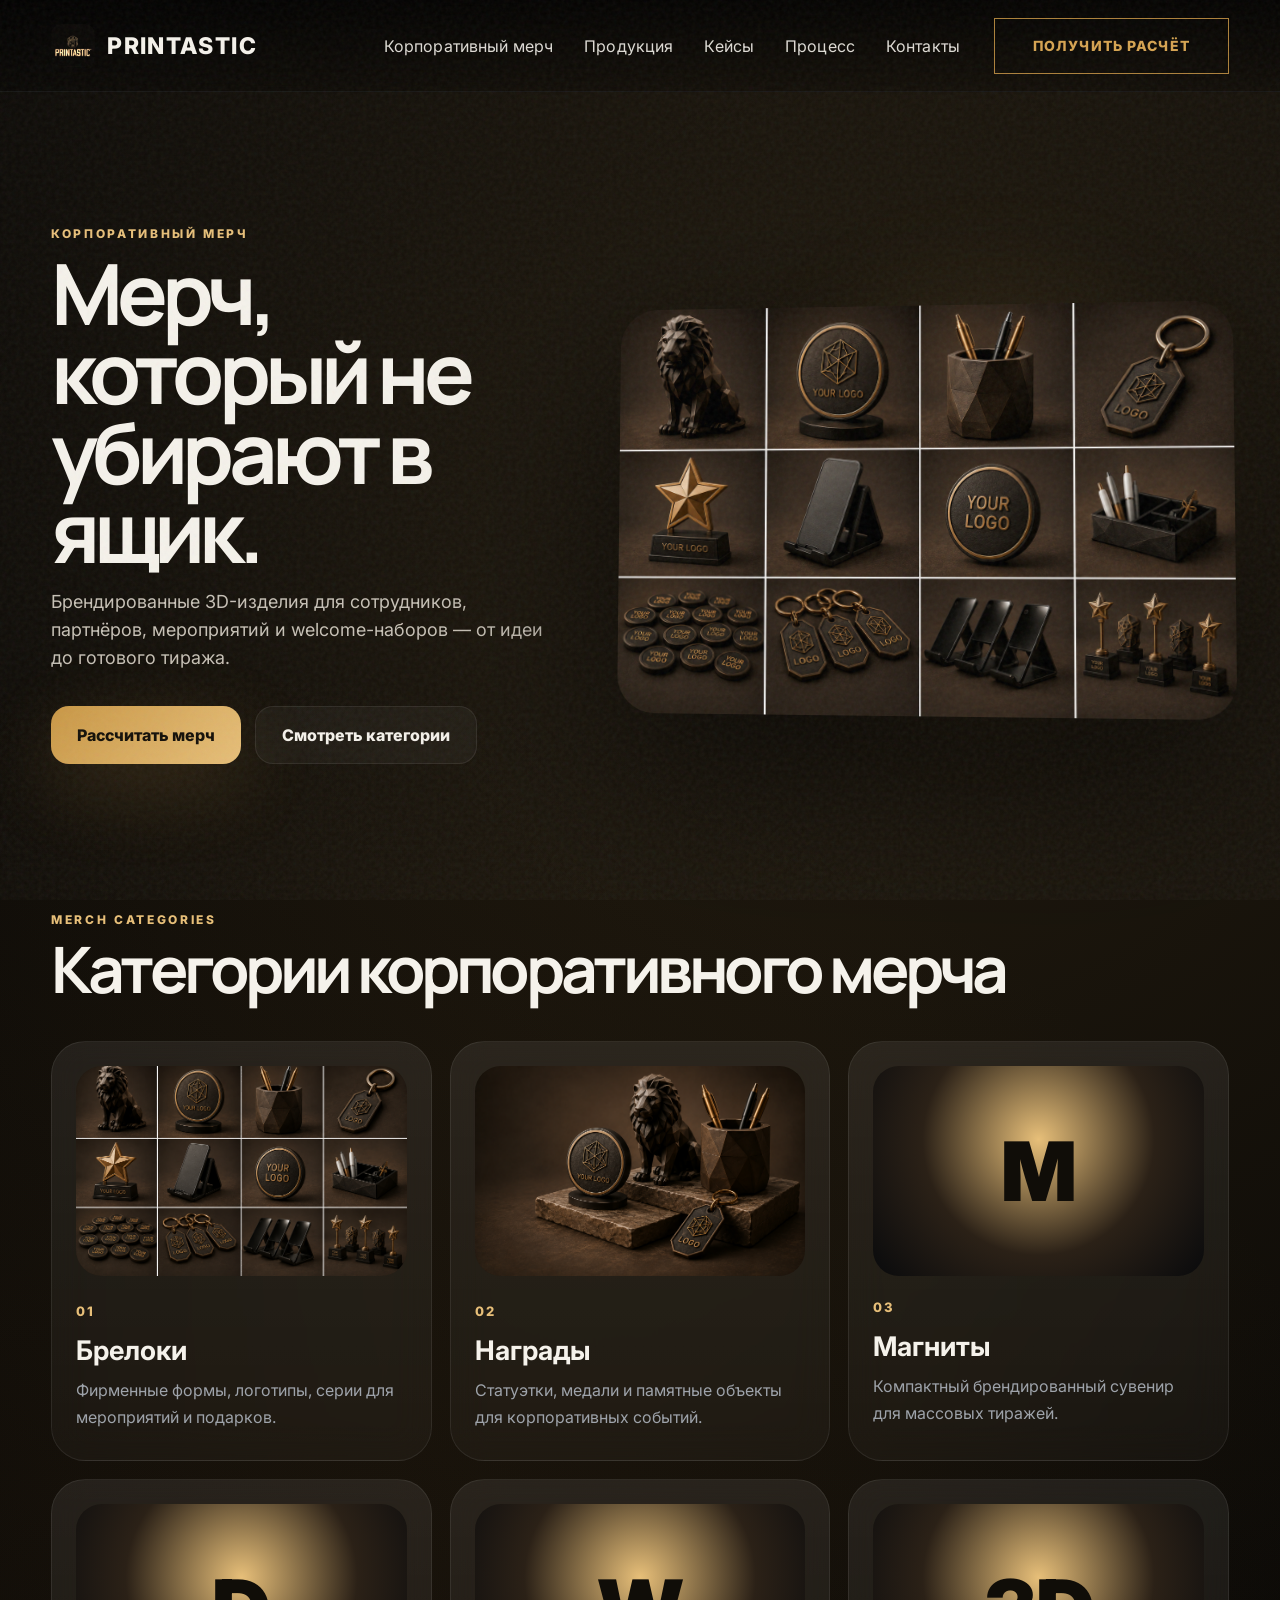
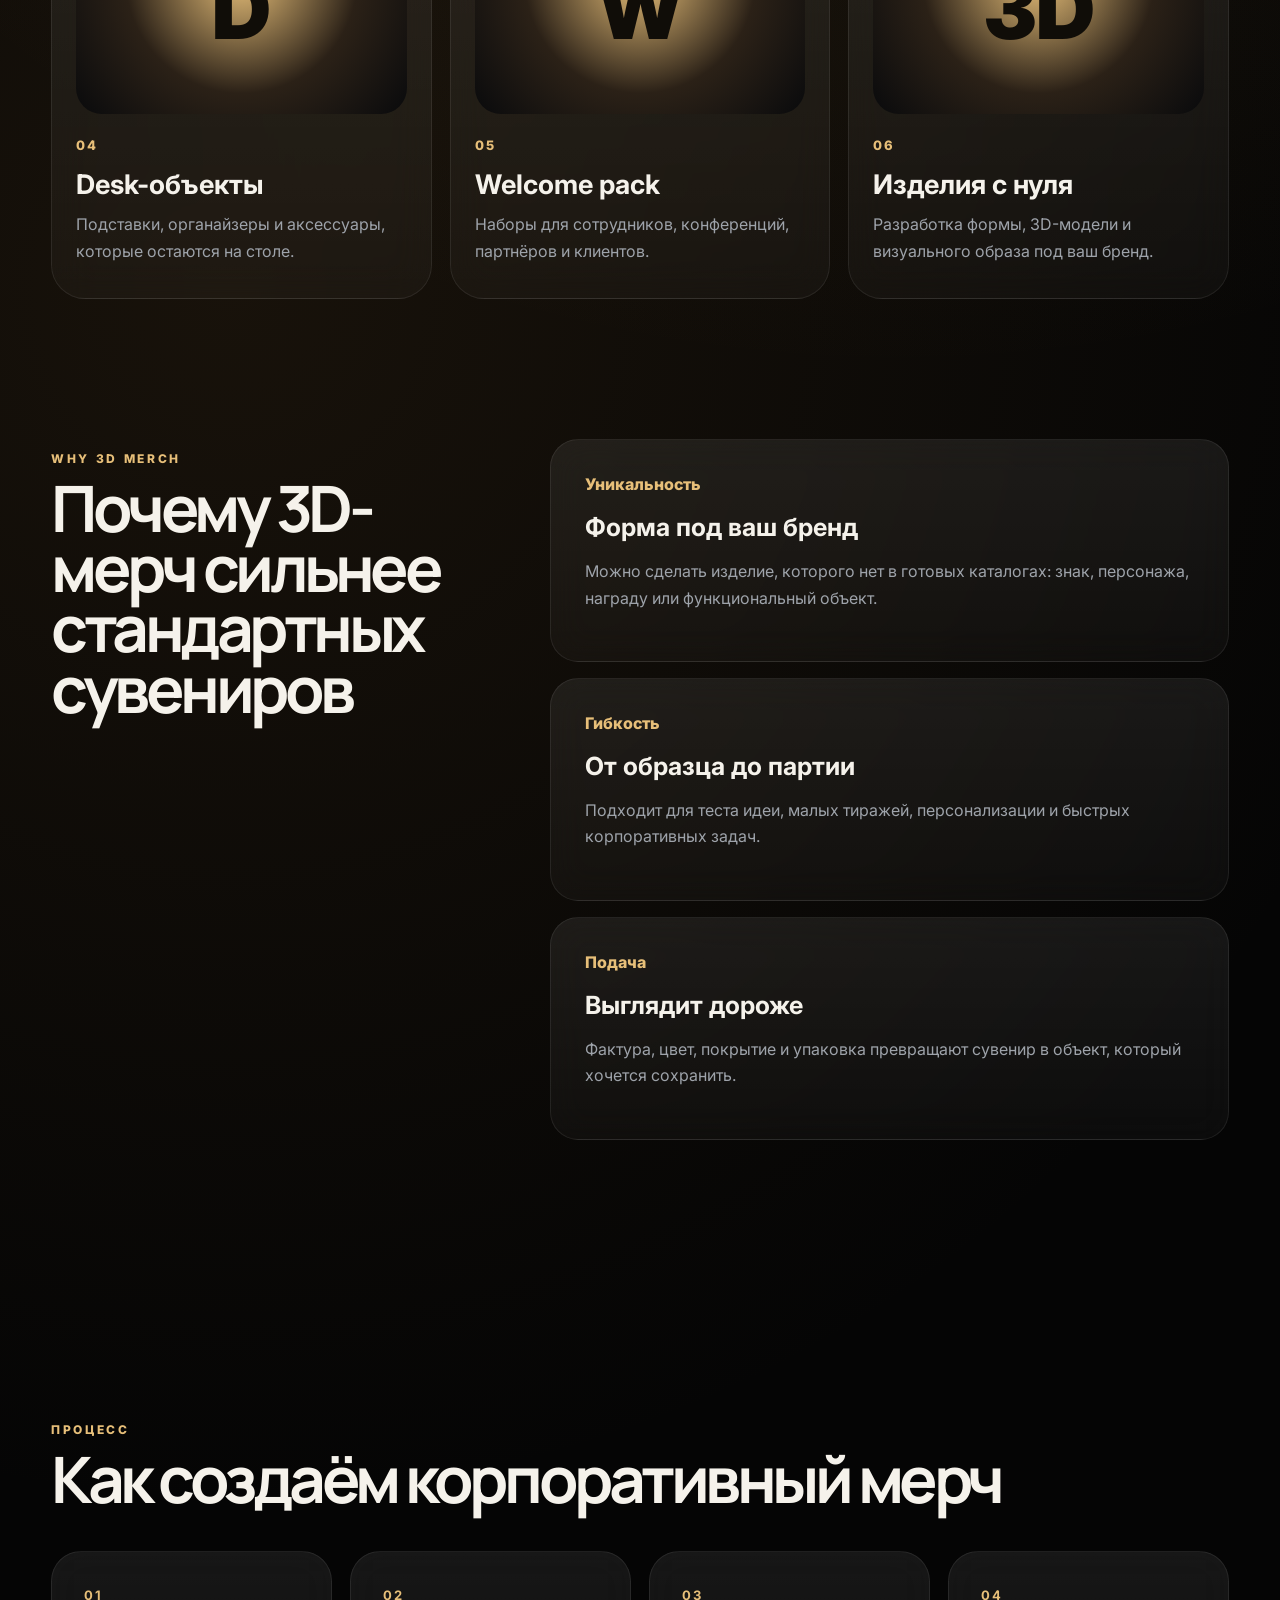
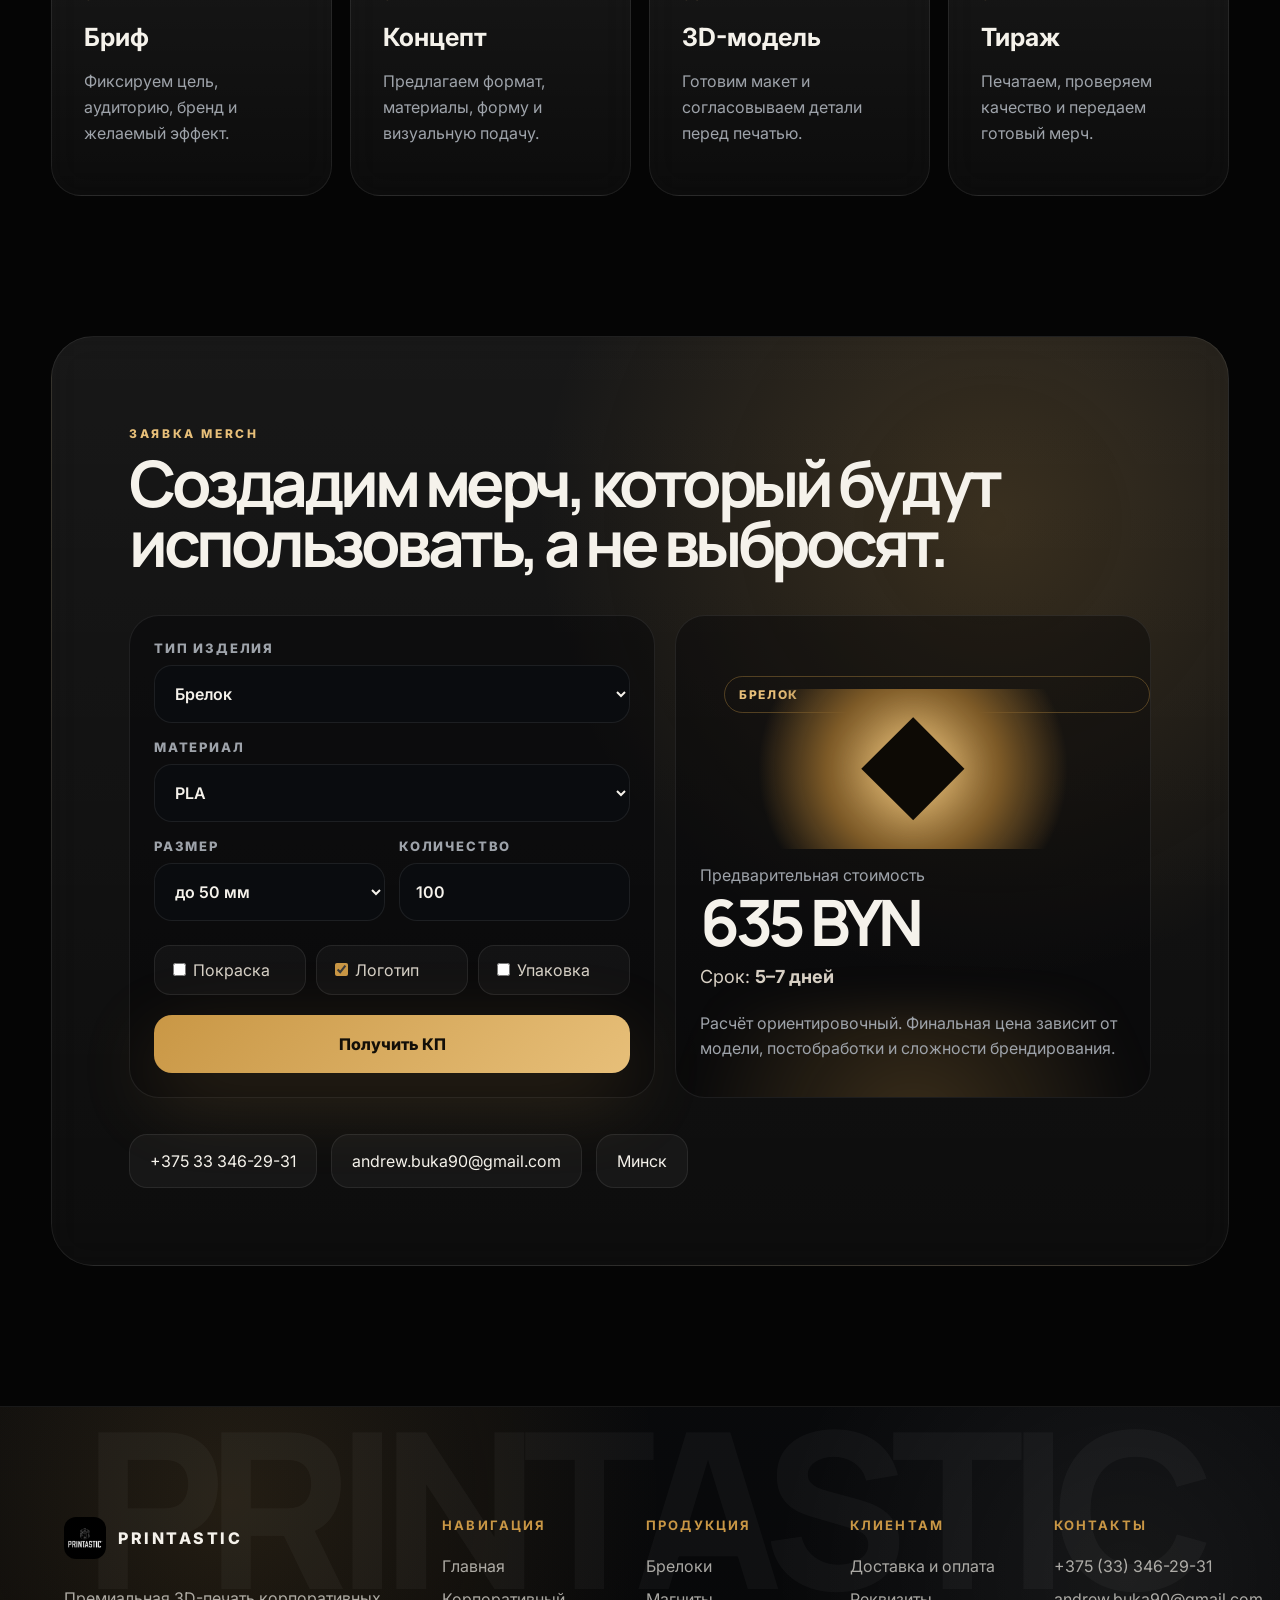
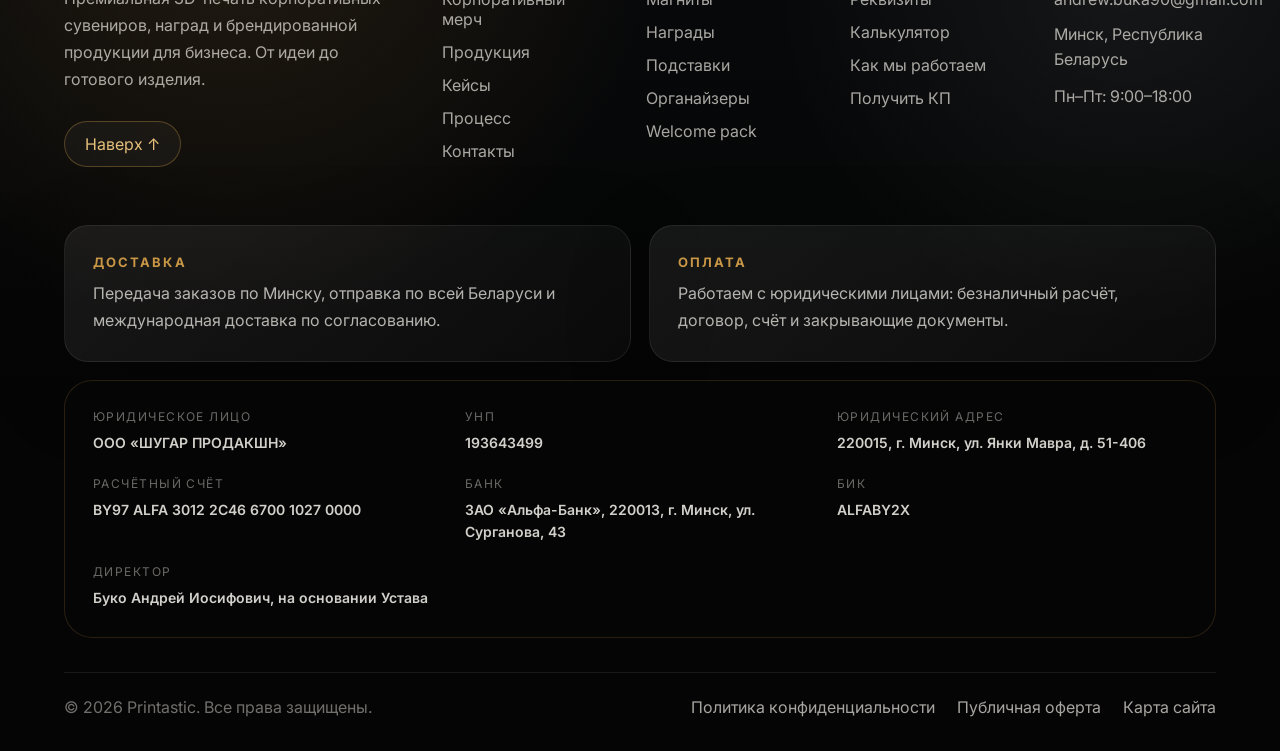
==== merch.html @ 9f547976 "Add files via upload" ====
<!doctype html>
<html lang="ru">
<head>
  <meta charset="UTF-8" />
  <meta name="viewport" content="width=device-width, initial-scale=1.0" />
  <title>Корпоративный мерч — Printastic</title>
  <meta name="description" content="Корпоративный мерч на 3D-принтерах: брелоки, магниты, награды, органайзеры, подставки и подарочные наборы для компаний в Минске." />
  <link rel="preconnect" href="https://fonts.googleapis.com">
  <link rel="preconnect" href="https://fonts.gstatic.com" crossorigin>
  <link href="https://fonts.googleapis.com/css2?family=Inter:wght@400;500;600;700;800&family=Manrope:wght@600;700;800&display=swap" rel="stylesheet">
  <link rel="stylesheet" href="style.css" />
</head>
<body>
  <div class="noise"></div>
  <header class="header" id="header">
    <a class="brand" href="index.html" aria-label="Printastic"><img src="assets/logo.jpg" alt="Printastic logo"><span>PRINTASTIC</span></a>
    <nav class="nav">
      <a href="merch.html">Корпоративный мерч</a>
      <a href="index.html#products">Продукция</a>
      <a href="index.html#cases">Кейсы</a>
      <a href="index.html#process">Процесс</a>
      <a href="#contacts">Контакты</a>
    </nav>
    <a class="nav-cta" href="#contacts">Получить расчёт</a>
    <button class="burger" id="burger" aria-label="Меню"><span></span><span></span></button>
  </header>

  <main id="top">
    <section class="merch-hero section">
      <div class="hero-copy reveal">
        <p class="eyebrow">Корпоративный мерч</p>
        <h1>Мерч, который не убирают в ящик.</h1>
        <p class="lead">Брендированные 3D-изделия для сотрудников, партнёров, мероприятий и welcome-наборов — от идеи до готового тиража.</p>
        <div class="actions">
          <a class="btn primary" href="#contacts">Рассчитать мерч</a>
          <a class="btn secondary" href="#catalog">Смотреть категории</a>
        </div>
      </div>
      <div class="hero-art reveal merch-art" data-depth="18">
        <div class="orb orb-one"></div>
        <img src="assets/catalog.png" alt="Корпоративный мерч Printastic">
      </div>
    </section>

    <section class="section" id="catalog">
      <div class="section-head reveal"><p class="eyebrow">Merch categories</p><h2>Категории корпоративного мерча</h2></div>
      <div class="merch-grid">
        <article class="merch-card reveal"><img src="assets/catalog.png" alt="Брелоки"><span>01</span><h3>Брелоки</h3><p>Фирменные формы, логотипы, серии для мероприятий и подарков.</p></article>
        <article class="merch-card reveal"><img src="assets/showcase.png" alt="Награды"><span>02</span><h3>Награды</h3><p>Статуэтки, медали и памятные объекты для корпоративных событий.</p></article>
        <article class="merch-card reveal"><div class="mini-object">M</div><span>03</span><h3>Магниты</h3><p>Компактный брендированный сувенир для массовых тиражей.</p></article>
        <article class="merch-card reveal"><div class="mini-object">D</div><span>04</span><h3>Desk-объекты</h3><p>Подставки, органайзеры и аксессуары, которые остаются на столе.</p></article>
        <article class="merch-card reveal"><div class="mini-object">W</div><span>05</span><h3>Welcome pack</h3><p>Наборы для сотрудников, конференций, партнёров и клиентов.</p></article>
        <article class="merch-card reveal"><div class="mini-object">3D</div><span>06</span><h3>Изделия с нуля</h3><p>Разработка формы, 3D-модели и визуального образа под ваш бренд.</p></article>
      </div>
    </section>

    <section class="section split merch-why">
      <div class="section-title reveal"><p class="eyebrow">Why 3D merch</p><h2>Почему 3D-мерч сильнее стандартных сувениров</h2></div>
      <div class="features">
        <article class="glass reveal"><span>Уникальность</span><h3>Форма под ваш бренд</h3><p>Можно сделать изделие, которого нет в готовых каталогах: знак, персонажа, награду или функциональный объект.</p></article>
        <article class="glass reveal"><span>Гибкость</span><h3>От образца до партии</h3><p>Подходит для теста идеи, малых тиражей, персонализации и быстрых корпоративных задач.</p></article>
        <article class="glass reveal"><span>Подача</span><h3>Выглядит дороже</h3><p>Фактура, цвет, покрытие и упаковка превращают сувенир в объект, который хочется сохранить.</p></article>
      </div>
    </section>

    <section class="section process">
      <div class="section-head reveal"><p class="eyebrow">Процесс</p><h2>Как создаём корпоративный мерч</h2></div>
      <div class="steps">
        <div class="step reveal"><b>01</b><h3>Бриф</h3><p>Фиксируем цель, аудиторию, бренд и желаемый эффект.</p></div>
        <div class="step reveal"><b>02</b><h3>Концепт</h3><p>Предлагаем формат, материалы, форму и визуальную подачу.</p></div>
        <div class="step reveal"><b>03</b><h3>3D-модель</h3><p>Готовим макет и согласовываем детали перед печатью.</p></div>
        <div class="step reveal"><b>04</b><h3>Тираж</h3><p>Печатаем, проверяем качество и передаем готовый мерч.</p></div>
      </div>
    </section>

    <section class="cta section" id="contacts">
      <div class="cta-card reveal">
        <p class="eyebrow">Заявка merch</p>
        <h2>Создадим мерч, который будут использовать, а не выбросят.</h2>
        <div class="calc-wrap" data-calculator>
          <div class="calc-form">
            <div class="calc-group">
              <label for="productType">Тип изделия</label>
              <select id="productType" data-field="type">
                <option value="keychain">Брелок</option>
                <option value="magnet">Магнит</option>
                <option value="medal">Медаль / награда</option>
                <option value="stand">Подставка</option>
                <option value="organizer">Органайзер</option>
                <option value="figurine">Статуэтка</option>
              </select>
            </div>
            <div class="calc-group">
              <label for="material">Материал</label>
              <select id="material" data-field="material">
                <option value="pla">PLA</option>
                <option value="petg">PETG</option>
                <option value="abs">ABS</option>
                <option value="carbon">Carbon</option>
                <option value="wood">Wood</option>
              </select>
            </div>
            <div class="calc-grid-two">
              <div class="calc-group">
                <label for="size">Размер</label>
                <select id="size" data-field="size">
                  <option value="small">до 50 мм</option>
                  <option value="medium">до 100 мм</option>
                  <option value="large">до 150 мм</option>
                  <option value="xl">200+ мм</option>
                </select>
              </div>
              <div class="calc-group">
                <label for="qty">Количество</label>
                <input id="qty" data-field="qty" type="number" min="1" max="1000" value="100">
              </div>
            </div>
            <div class="calc-checks">
              <label><input type="checkbox" data-field="paint"> Покраска</label>
              <label><input type="checkbox" data-field="logo" checked> Логотип</label>
              <label><input type="checkbox" data-field="pack"> Упаковка</label>
            </div>
            <a class="btn primary calc-submit" href="mailto:andrew.buka90@gmail.com?subject=Расчет%20проекта%20Printastic">Получить КП</a>
          </div>
          <aside class="calc-result">
            <span class="calc-pill" data-product-label>Брелок</span>
            <div class="calc-visual" data-visual>◆</div>
            <p>Предварительная стоимость</p>
            <strong><span data-price>0</span> BYN</strong>
            <small>Срок: <b data-days>5–7 дней</b></small>
            <em>Расчёт ориентировочный. Финальная цена зависит от модели, постобработки и сложности брендирования.</em>
          </aside>
        </div>

        <div class="contact-row">
          <a href="tel:+375333462931">+375 33 346-29-31</a>
          <a href="mailto:andrew.buka90@gmail.com">andrew.buka90@gmail.com</a>
          <span>Минск</span>
        </div>
      </div>
    </section>
  </main>

  <footer class="site-footer" id="footer">
    <div class="footer-word">PRINTASTIC</div>
    <div class="footer-top">
      <div class="footer-brand">
        <a class="brand footer-logo" href="index.html" aria-label="Printastic"><img src="assets/logo.jpg" alt="Printastic logo"><span>PRINTASTIC</span></a>
        <p>Премиальная 3D-печать корпоративных сувениров, наград и брендированной продукции для бизнеса. От идеи до готового изделия.</p>
        <a class="footer-up" href="#top">Наверх ↑</a>
      </div>
      <div class="footer-col">
        <h3>Навигация</h3>
        <a href="index.html">Главная</a>
        <a href="merch.html">Корпоративный мерч</a>
        <a href="index.html#products">Продукция</a>
        <a href="index.html#cases">Кейсы</a>
        <a href="index.html#process">Процесс</a>
        <a href="index.html#contacts">Контакты</a>
      </div>
      <div class="footer-col">
        <h3>Продукция</h3>
        <a href="merch.html#catalog">Брелоки</a>
        <a href="merch.html#catalog">Магниты</a>
        <a href="merch.html#catalog">Награды</a>
        <a href="merch.html#catalog">Подставки</a>
        <a href="merch.html#catalog">Органайзеры</a>
        <a href="merch.html#catalog">Welcome pack</a>
      </div>
      <div class="footer-col">
        <h3>Клиентам</h3>
        <a href="#delivery">Доставка и оплата</a>
        <a href="#requisites">Реквизиты</a>
        <a href="index.html#calculator">Калькулятор</a>
        <a href="index.html#process">Как мы работаем</a>
        <a href="mailto:andrew.buka90@gmail.com">Получить КП</a>
      </div>
      <div class="footer-col footer-contact">
        <h3>Контакты</h3>
        <a href="tel:+375333462931">+375 (33) 346-29-31</a>
        <a href="mailto:andrew.buka90@gmail.com">andrew.buka90@gmail.com</a>
        <span>Минск, Республика Беларусь</span>
        <span>Пн–Пт: 9:00–18:00</span>
      </div>
    </div>

    <div class="footer-info" id="delivery">
      <div class="info-card">
        <h3>Доставка</h3>
        <p>Передача заказов по Минску, отправка по всей Беларуси и международная доставка по согласованию.</p>
      </div>
      <div class="info-card">
        <h3>Оплата</h3>
        <p>Работаем с юридическими лицами: безналичный расчёт, договор, счёт и закрывающие документы.</p>
      </div>
    </div>

    <div class="requisites" id="requisites">
      <div>
        <span class="req-label">Юридическое лицо</span>
        <strong>ООО «ШУГАР ПРОДАКШН»</strong>
      </div>
      <div><span class="req-label">УНП</span><strong>193643499</strong></div>
      <div><span class="req-label">Юридический адрес</span><strong>220015, г. Минск, ул. Янки Мавра, д. 51-406</strong></div>
      <div><span class="req-label">Расчётный счёт</span><strong>BY97 ALFA 3012 2C46 6700 1027 0000</strong></div>
      <div><span class="req-label">Банк</span><strong>ЗАО «Альфа-Банк», 220013, г. Минск, ул. Сурганова, 43</strong></div>
      <div><span class="req-label">БИК</span><strong>ALFABY2X</strong></div>
      <div><span class="req-label">Директор</span><strong>Буко Андрей Иосифович, на основании Устава</strong></div>
    </div>

    <div class="footer-bottom">
      <span>© 2026 Printastic. Все права защищены.</span>
      <div>
        <a href="#">Политика конфиденциальности</a>
        <a href="#">Публичная оферта</a>
        <a href="#top">Карта сайта</a>
      </div>
    </div>
  </footer>

  <script src="script.js"></script>
</body>
</html>
---- style.css ----
:root{--bg:#050505;--surface:#0d0f12;--card:#111318;--card2:#171a1f;--gold:#c99745;--gold2:#e7bf79;--text:#f5f2eb;--muted:#9ea3aa;--line:rgba(255,255,255,.08);--glow:rgba(201,151,69,.20);--max:1600px;--pad:clamp(20px,4vw,72px)}*{box-sizing:border-box}html{scroll-behavior:smooth}body{margin:0;background:radial-gradient(circle at 70% 10%,rgba(201,151,69,.15),transparent 28%),radial-gradient(circle at 18% 34%,rgba(100,70,32,.2),transparent 32%),var(--bg);color:var(--text);font-family:Inter,system-ui,sans-serif;overflow-x:hidden}.noise{position:fixed;inset:0;pointer-events:none;opacity:.06;z-index:50;background-image:url("data:image/svg+xml,%3Csvg viewBox='0 0 256 256' xmlns='http://www.w3.org/2000/svg'%3E%3Cfilter id='n'%3E%3CfeTurbulence type='fractalNoise' baseFrequency='.8' numOctaves='3' stitchTiles='stitch'/%3E%3C/filter%3E%3Crect width='100%25' height='100%25' filter='url(%23n)'/%3E%3C/svg%3E")}.header{position:fixed;top:18px;left:50%;transform:translateX(-50%);z-index:40;width:min(var(--max),calc(100% - 36px));height:72px;padding:0 14px 0 20px;border:1px solid var(--line);border-radius:24px;background:rgba(8,9,10,.62);backdrop-filter:blur(22px);display:flex;align-items:center;justify-content:space-between;transition:.35s}.header.scrolled{height:64px;background:rgba(8,9,10,.86)}.brand{display:flex;align-items:center;gap:12px;color:var(--text);text-decoration:none;font-weight:800;letter-spacing:.16em}.brand img{width:42px;height:42px;object-fit:contain;border-radius:50%;filter:grayscale(1) contrast(1.1)}.nav{display:flex;gap:34px}.nav a,.nav-cta{color:var(--muted);text-decoration:none;font-size:14px}.nav a:hover{color:var(--text)}.nav-cta{padding:14px 22px;border-radius:16px;background:linear-gradient(135deg,var(--gold),var(--gold2));color:#16110a;font-weight:800}.burger{display:none}.section{width:min(var(--max),calc(100% - var(--pad)*2));margin:0 auto}.hero{min-height:100vh;display:grid;grid-template-columns:.86fr 1.14fr;gap:56px;align-items:center;padding-top:120px}.eyebrow{text-transform:uppercase;letter-spacing:.22em;color:var(--gold2);font-size:12px;font-weight:800}.hero h1,.section h2{font-family:Manrope,Inter,sans-serif;margin:0;letter-spacing:-.07em;line-height:.94}.hero h1{font-size:clamp(58px,7vw,128px);max-width:800px}.lead{max-width:610px;color:#c7c1b6;font-size:clamp(18px,1.4vw,24px);line-height:1.55}.actions{display:flex;gap:14px;margin:34px 0 42px}.btn{display:inline-flex;align-items:center;justify-content:center;height:58px;padding:0 26px;border-radius:18px;text-decoration:none;font-weight:800}.primary{background:linear-gradient(135deg,var(--gold),var(--gold2));color:#130f08;box-shadow:0 24px 80px var(--glow)}.secondary{border:1px solid var(--line);color:var(--text);background:rgba(255,255,255,.04)}.stats{display:grid;grid-template-columns:repeat(3,1fr);gap:14px;max-width:570px}.stats div,.glass,.product,.case,.step,.cta-card{border:1px solid var(--line);background:linear-gradient(180deg,rgba(255,255,255,.075),rgba(255,255,255,.03));backdrop-filter:blur(18px)}.stats div{border-radius:20px;padding:18px}.stats strong{font-size:24px;color:var(--gold2)}.stats span{display:block;color:var(--muted);margin-top:4px}.hero-art{position:relative;min-height:620px;display:grid;place-items:center;perspective:1000px}.hero-art img{width:min(100%,920px);border-radius:38px;filter:drop-shadow(0 60px 90px rgba(0,0,0,.7));transform:rotateX(2deg) rotateY(-4deg)}.orb{position:absolute;border-radius:999px;filter:blur(60px);background:var(--glow);width:360px;height:360px}.orb-one{right:8%;top:18%}.marquee{border-block:1px solid var(--line);height:92px;display:flex;align-items:center;gap:5vw;overflow:hidden;color:rgba(245,242,235,.22);font-size:clamp(28px,4vw,72px);font-weight:800;letter-spacing:-.06em;white-space:nowrap}.split{padding:130px 0;display:grid;grid-template-columns:.8fr 1.2fr;gap:46px}.section h2{font-size:clamp(42px,5vw,84px)}.features{display:grid;gap:16px}.glass{border-radius:28px;padding:34px}.glass span{color:var(--gold2);font-weight:800}.glass h3,.product h3,.case h3,.step h3{font-size:25px;margin:18px 0 10px}.glass p,.product p,.case p,.step p{color:var(--muted);line-height:1.65}.section-head{margin:0 0 42px}.product-grid{display:grid;grid-template-columns:1.1fr 1.1fr .8fr;gap:18px}.product{min-height:440px;border-radius:34px;padding:24px;overflow:hidden;transition:.35s}.product:hover,.case:hover,.step:hover{transform:translateY(-8px);border-color:rgba(201,151,69,.45)}.product img{width:100%;height:270px;object-fit:cover;border-radius:26px}.abstract-object{height:270px;border-radius:26px;display:grid;place-items:center;background:radial-gradient(circle,var(--gold),#2a2118 58%,#0a0b0d);font-size:150px;font-weight:900;color:#0a0b0d}.cases,.process{padding-top:140px}.case-list{display:grid;grid-template-columns:repeat(3,1fr);gap:18px}.case,.step{border-radius:30px;padding:32px}.case span,.step b{color:var(--gold2);font-size:13px;text-transform:uppercase;letter-spacing:.16em}.steps{display:grid;grid-template-columns:repeat(4,1fr);gap:18px}.cta{padding:140px 0}.cta-card{border-radius:42px;padding:clamp(34px,6vw,86px);background:radial-gradient(circle at 80% 20%,var(--glow),transparent 38%),linear-gradient(180deg,rgba(255,255,255,.08),rgba(255,255,255,.035))}.cta h2{max-width:980px}.contact-row{display:flex;flex-wrap:wrap;gap:14px;margin-top:36px}.contact-row a,.contact-row span{color:var(--text);text-decoration:none;padding:16px 20px;border:1px solid var(--line);border-radius:18px;background:rgba(255,255,255,.04)}.footer{width:min(var(--max),calc(100% - var(--pad)*2));margin:0 auto;padding:44px 0 60px;border-top:1px solid var(--line);display:flex;justify-content:space-between;color:var(--muted)}.footer strong{color:var(--text);letter-spacing:.18em}.reveal{opacity:0;transform:translateY(34px);transition:opacity .8s ease,transform .8s ease}.reveal.visible{opacity:1;transform:translateY(0)}@media(max-width:1000px){.nav,.nav-cta{display:none}.burger{display:flex;background:none;border:0;flex-direction:column;gap:7px}.burger span{width:26px;height:2px;background:var(--text)}.nav.open{display:flex;position:absolute;left:0;right:0;top:82px;flex-direction:column;padding:24px;border:1px solid var(--line);border-radius:24px;background:#090a0c}.hero,.split{grid-template-columns:1fr}.hero-art{min-height:auto}.product-grid,.case-list,.steps{grid-template-columns:1fr}.stats{grid-template-columns:1fr 1fr 1fr}.footer{flex-direction:column;gap:12px}}@media(max-width:620px){:root{--pad:20px}.header{top:10px;width:calc(100% - 20px)}.brand span{font-size:13px}.hero{padding-top:120px}.actions,.contact-row{flex-direction:column}.btn{width:100%}.stats{grid-template-columns:1fr}.marquee{height:68px}.split,.cases,.process,.cta{padding:84px 0}.product{min-height:auto}.hero h1{font-size:56px}}

.product-link{display:block;color:var(--text);text-decoration:none}.product-link .more{display:inline-block;margin-top:8px;color:var(--gold2);font-weight:800}.merch-hero{min-height:100vh;display:grid;grid-template-columns:.9fr 1.1fr;gap:56px;align-items:center;padding-top:120px}.merch-hero h1{font-family:Manrope,Inter,sans-serif;margin:0;letter-spacing:-.07em;line-height:.94;font-size:clamp(54px,6.6vw,118px);max-width:900px}.merch-art img{max-height:640px;object-fit:cover}.merch-grid{display:grid;grid-template-columns:repeat(3,1fr);gap:18px}.merch-card{min-height:420px;border-radius:34px;padding:24px;border:1px solid var(--line);background:linear-gradient(180deg,rgba(255,255,255,.075),rgba(255,255,255,.03));backdrop-filter:blur(18px);overflow:hidden;transition:.35s}.merch-card:hover{transform:translateY(-8px);border-color:rgba(201,151,69,.45)}.merch-card img,.mini-object{width:100%;height:210px;border-radius:26px;object-fit:cover;margin-bottom:20px}.mini-object{display:grid;place-items:center;background:radial-gradient(circle at 50% 35%,var(--gold2),#2b2117 54%,#090a0c);font-size:82px;font-weight:900;color:#100d08}.merch-card span{color:var(--gold2);font-size:13px;text-transform:uppercase;letter-spacing:.16em;font-weight:800}.merch-card h3{font-size:27px;margin:14px 0 10px}.merch-card p{color:var(--muted);line-height:1.65;margin:0}.merch-why{padding-top:140px}@media(max-width:1000px){.merch-hero{grid-template-columns:1fr}.merch-grid{grid-template-columns:1fr 1fr}}@media(max-width:620px){.merch-grid{grid-template-columns:1fr}.merch-hero{padding-top:120px}.merch-hero h1{font-size:52px}}

.calc-wrap{display:grid;grid-template-columns:1.05fr .95fr;gap:20px;margin-top:42px}.calc-form,.calc-result{border:1px solid var(--line);border-radius:30px;background:rgba(5,6,8,.42);padding:24px}.calc-group{display:grid;gap:9px;margin-bottom:16px}.calc-group label{color:var(--muted);font-size:13px;text-transform:uppercase;letter-spacing:.14em;font-weight:800}.calc-group select,.calc-group input{width:100%;height:58px;border:1px solid var(--line);border-radius:18px;background:#0a0c0f;color:var(--text);padding:0 16px;font:600 16px Inter,system-ui,sans-serif;outline:none}.calc-group select:focus,.calc-group input:focus{border-color:rgba(201,151,69,.65);box-shadow:0 0 0 4px rgba(201,151,69,.10)}.calc-grid-two{display:grid;grid-template-columns:1fr 1fr;gap:14px}.calc-checks{display:grid;grid-template-columns:repeat(3,1fr);gap:10px;margin:8px 0 20px}.calc-checks label{border:1px solid var(--line);border-radius:16px;padding:14px;background:rgba(255,255,255,.035);color:#d7d1c7}.calc-checks input{accent-color:var(--gold)}.calc-submit{width:100%}.calc-result{position:relative;overflow:hidden;display:flex;flex-direction:column;justify-content:center;min-height:420px}.calc-result:before{content:"";position:absolute;inset:auto -20% -35% -20%;height:260px;background:radial-gradient(circle,rgba(201,151,69,.26),transparent 64%);filter:blur(20px)}.calc-pill{position:absolute;top:24px;left:24px;border:1px solid rgba(201,151,69,.35);border-radius:999px;padding:10px 14px;color:var(--gold2);font-size:12px;text-transform:uppercase;letter-spacing:.14em;font-weight:800}.calc-visual{height:160px;display:grid;place-items:center;font-size:108px;font-weight:900;color:#0d0a05;text-shadow:0 0 34px rgba(231,191,121,.4);background:radial-gradient(circle,var(--gold2),#7d5a27 38%,transparent 68%);margin-bottom:16px}.calc-result p{color:var(--muted);margin:0 0 8px}.calc-result strong{font-family:Manrope,Inter,sans-serif;font-size:clamp(46px,5vw,86px);letter-spacing:-.07em;line-height:.9}.calc-result small{font-size:18px;color:#d8d0c4;margin-top:16px}.calc-result em{font-style:normal;color:var(--muted);line-height:1.55;margin-top:24px;max-width:520px}.calc-result>*{position:relative}.calc-result.flash .calc-visual{animation:calcPulse .35s ease}@keyframes calcPulse{50%{transform:scale(1.06);filter:brightness(1.2)}}@media(max-width:900px){.calc-wrap{grid-template-columns:1fr}.calc-checks{grid-template-columns:1fr}}@media(max-width:620px){.calc-grid-two{grid-template-columns:1fr}.calc-form,.calc-result{padding:18px;border-radius:24px}.calc-result{min-height:360px}.calc-visual{height:120px;font-size:80px}}

/* Premium Footer */
.site-footer{
  position:relative;
  overflow:hidden;
  padding:110px clamp(22px,5vw,84px) 34px;
  border-top:1px solid rgba(255,255,255,.08);
  background:
    radial-gradient(circle at 18% 10%, rgba(201,151,69,.14), transparent 32%),
    radial-gradient(circle at 88% 18%, rgba(255,255,255,.06), transparent 26%),
    linear-gradient(180deg, rgba(9,10,12,.96), #050505 68%);
}
.footer-word{
  position:absolute;
  left:50%;
  top:12px;
  transform:translateX(-50%);
  font-family:Manrope,Inter,sans-serif;
  font-size:clamp(86px,17vw,310px);
  font-weight:800;
  letter-spacing:-.08em;
  line-height:.8;
  color:rgba(255,255,255,.035);
  pointer-events:none;
  white-space:nowrap;
}
.footer-top{
  position:relative;
  z-index:1;
  max-width:1600px;
  margin:0 auto;
  display:grid;
  grid-template-columns:1.35fr repeat(4, minmax(150px, .65fr));
  gap:42px;
}
.footer-brand p{
  max-width:390px;
  margin:22px 0 28px;
  color:rgba(245,242,235,.68);
  line-height:1.7;
}
.footer-logo{display:inline-flex}
.footer-logo img{width:42px;height:42px;border-radius:12px;object-fit:cover}
.footer-up{
  display:inline-flex;
  min-height:46px;
  align-items:center;
  padding:0 20px;
  border:1px solid rgba(201,151,69,.35);
  border-radius:999px;
  color:#e4bf7a;
  text-decoration:none;
  background:rgba(255,255,255,.035);
}
.footer-col{display:flex;flex-direction:column;gap:13px}
.footer-col h3,.info-card h3{
  margin:0 0 10px;
  font-size:13px;
  letter-spacing:.16em;
  text-transform:uppercase;
  color:#c99745;
}
.footer-col a,.footer-col span,.footer-bottom a{
  color:rgba(245,242,235,.68);
  text-decoration:none;
  transition:.25s ease;
}
.footer-col a:hover,.footer-bottom a:hover{color:#f5f2eb;transform:translateX(2px)}
.footer-contact span{line-height:1.55}
.footer-info{
  max-width:1600px;
  margin:58px auto 0;
  display:grid;
  grid-template-columns:repeat(2,1fr);
  gap:18px;
  position:relative;
  z-index:1;
}
.info-card{
  padding:28px;
  border:1px solid rgba(255,255,255,.08);
  border-radius:24px;
  background:linear-gradient(135deg, rgba(255,255,255,.07), rgba(255,255,255,.025));
  box-shadow:0 24px 80px rgba(0,0,0,.26);
}
.info-card p{margin:0;color:rgba(245,242,235,.72);line-height:1.65}
.requisites{
  max-width:1600px;
  margin:18px auto 0;
  padding:28px;
  display:grid;
  grid-template-columns:repeat(3,1fr);
  gap:22px;
  border:1px solid rgba(201,151,69,.18);
  border-radius:28px;
  background:rgba(7,7,7,.62);
  position:relative;
  z-index:1;
}
.req-label{display:block;margin-bottom:8px;color:rgba(245,242,235,.42);font-size:12px;text-transform:uppercase;letter-spacing:.12em}
.requisites strong{font-size:14px;color:rgba(245,242,235,.86);line-height:1.55;font-weight:600}
.footer-bottom{
  max-width:1600px;
  margin:34px auto 0;
  padding-top:24px;
  display:flex;
  justify-content:space-between;
  gap:24px;
  border-top:1px solid rgba(255,255,255,.08);
  color:rgba(245,242,235,.45);
  position:relative;
  z-index:1;
}
.footer-bottom div{display:flex;gap:22px;flex-wrap:wrap}
@media (max-width:1100px){
  .footer-top{grid-template-columns:1fr 1fr 1fr}.footer-brand{grid-column:1/-1}.requisites{grid-template-columns:1fr 1fr}
}
@media (max-width:720px){
  .site-footer{padding-top:82px}.footer-top,.footer-info,.requisites{grid-template-columns:1fr}.footer-bottom{flex-direction:column}.footer-word{top:32px}
}

/* Hero Premium Banner v3 */
.header{
  top:0;
  width:100%;
  height:92px;
  border:0;
  border-bottom:1px solid rgba(255,255,255,.08);
  border-radius:0;
  padding:0 clamp(24px,4vw,72px);
  background:linear-gradient(180deg,rgba(0,0,0,.78),rgba(0,0,0,.22));
  backdrop-filter:blur(14px);
}
.header .brand img{width:44px;height:44px;border-radius:10px;filter:sepia(1) saturate(1.45) hue-rotate(352deg) brightness(.95)}
.header .brand span{font-size:23px;letter-spacing:.06em}
.nav{gap:clamp(22px,2.4vw,46px);margin-left:auto;margin-right:34px}
.nav a{text-transform:none;font-size:16px;letter-spacing:.01em;color:rgba(245,242,235,.9)}
.nav-cta{height:56px;border-radius:0;padding:0 38px;background:transparent;border:1px solid rgba(201,151,69,.85);color:#d6a451;text-transform:uppercase;letter-spacing:.08em}
.nav-cta:hover{background:rgba(201,151,69,.12);box-shadow:0 0 40px rgba(201,151,69,.16)}

.hero-premium{
  position:relative;
  min-height:100vh;
  padding:0;
  width:100%;
  max-width:none;
  overflow:hidden;
  background:#020405;
  display:block;
  border-bottom:1px solid rgba(255,255,255,.08);
}
.hero-premium-bg{
  position:absolute;
  inset:0;
  width:100%;
  height:125%;
  object-fit:cover;
  object-position:72% center;
  opacity:.92;
  transform:scale(1.02);
  filter:saturate(1.05) contrast(1.08) brightness(.88);
}
.hero-premium-shade{
  position:absolute;
  inset:0;
  background:
    linear-gradient(90deg,#020405 0%,rgba(2,4,5,.96) 16%,rgba(2,4,5,.80) 33%,rgba(2,4,5,.22) 56%,rgba(2,4,5,.16) 100%),
    linear-gradient(180deg,rgba(0,0,0,.42) 0%,rgba(0,0,0,.05) 46%,rgba(0,0,0,.72) 100%),
    radial-gradient(circle at 74% 44%,rgba(201,151,69,.18),transparent 30%);
  pointer-events:none;
}
.hero-premium-inner{
  position:relative;
  z-index:2;
  width:min(1760px,calc(100% - clamp(48px,8vw,136px)));
  margin:0 auto;
  min-height:calc(100vh - 132px);
  padding-top:clamp(148px,15vh,210px);
  padding-bottom:220px;
  display:flex;
  align-items:flex-start;
}
.hero-premium-copy{max-width:760px;transform:none}
.hero-premium .eyebrow{color:#d9a958;margin-bottom:30px;font-size:13px;letter-spacing:.2em;text-transform:uppercase}
.hero-premium h1{
  font-family:Manrope,Inter,sans-serif;
  margin:0;
  text-transform:uppercase;
  letter-spacing:-.055em;
  line-height:.95;
  font-size:clamp(58px,5.75vw,118px);
  font-weight:800;
}
.hero-premium h1 span{display:block;color:#fff;text-shadow:0 10px 42px rgba(0,0,0,.5)}
.hero-premium h1 span:not(:first-child){
  color:#b98a3e;
  background:linear-gradient(92deg,#7d5723 0%,#e2b668 38%,#9a6f31 74%,#d2a45a 100%);
  -webkit-background-clip:text;
  background-clip:text;
  color:transparent;
}
.hero-premium .lead{
  max-width:660px;
  margin:38px 0 36px;
  font-size:clamp(17px,1.22vw,23px);
  line-height:1.65;
  color:rgba(245,242,235,.78);
}
.outline-gold{
  min-width:330px;
  height:76px;
  border-radius:0;
  background:rgba(0,0,0,.18);
  border:1px solid rgba(201,151,69,.9);
  color:#d6a451;
  text-transform:uppercase;
  letter-spacing:.09em;
  box-shadow:inset 0 0 0 1px rgba(255,255,255,.02),0 22px 60px rgba(0,0,0,.34);
}
.outline-gold span{font-size:26px;margin-left:20px}.outline-gold:hover{background:rgba(201,151,69,.12);box-shadow:0 0 60px rgba(201,151,69,.18)}
.hero-slider-ui{display:grid;grid-template-columns:36px 36px 36px 36px 84px auto;align-items:center;gap:6px;margin-top:56px;color:rgba(245,242,235,.46)}
.hero-slider-ui span{position:relative;font-weight:600}.hero-slider-ui span.active{color:#d2a45a}.hero-slider-ui span.active:before{content:"";display:inline-block;width:2px;height:18px;background:#d2a45a;margin-right:16px;vertical-align:-3px}.play-btn{width:76px;height:76px;border-radius:50%;border:1px solid rgba(201,151,69,.9);background:transparent;color:#d2a45a;margin-left:16px}.hero-slider-ui b{text-transform:uppercase;letter-spacing:.14em;color:#f5f2eb;font-size:13px;font-weight:700}
.hero-premium-stats{
  position:absolute;
  z-index:3;
  /* left:50%; */
  bottom:0;
  transform:translateX(-50%);
  width:min(1760px,calc(100% - clamp(48px,8vw,136px)));
  min-height:116px;
  border-top:1px solid rgba(255,255,255,.14);
  display:grid;
  grid-template-columns:repeat(5,1fr);
  background:linear-gradient(180deg,rgba(5,6,8,.30),rgba(5,6,8,.68));
  backdrop-filter:blur(12px);
}
.hero-premium-stats div{display:grid;grid-template-columns:44px 1fr;grid-template-rows:auto auto;column-gap:16px;align-content:center;padding:24px 28px;border-right:1px solid rgba(255,255,255,.1)}
.hero-premium-stats div:last-child{border-right:0}.hero-premium-stats i{grid-row:1/3;color:#c99745;font-style:normal;font-size:28px}.hero-premium-stats strong{color:#c99745;text-transform:uppercase;font-size:24px;line-height:1.05}.hero-premium-stats span{color:rgba(245,242,235,.78);line-height:1.4;font-size:15px}
.marquee{margin-top:0}
@media(max-width:1180px){.hero-premium-bg{object-position:66% center}.hero-premium-shade{background:linear-gradient(90deg,#020405 0%,rgba(2,4,5,.9) 42%,rgba(2,4,5,.42) 100%),linear-gradient(180deg,rgba(0,0,0,.52),rgba(0,0,0,.78))}.hero-premium-stats{grid-template-columns:repeat(2,1fr);position:relative;transform:none;left:auto;bottom:auto;width:100%;padding:0 clamp(20px,4vw,48px)}.hero-premium-stats div{border-top:1px solid rgba(255,255,255,.08)}.hero-premium-inner{padding-bottom:80px}.hero-premium{min-height:auto}.hero-slider-ui{grid-template-columns:36px 36px 36px 36px;}.play-btn,.hero-slider-ui b{display:none}}
@media(max-width:760px){.header{height:76px;padding:0 18px}.header .brand span{font-size:18px}.hero-premium-inner{width:calc(100% - 36px);padding-top:120px}.hero-premium h1{font-size:clamp(44px,14vw,78px)}.hero-premium .lead{font-size:16px;margin:26px 0}.outline-gold{width:100%;min-width:0;height:62px}.hero-premium-bg{opacity:.56;object-position:70% center}.hero-premium-shade{background:linear-gradient(90deg,#020405 0%,rgba(2,4,5,.88) 68%,rgba(2,4,5,.44)),linear-gradient(180deg,rgba(0,0,0,.5),rgba(0,0,0,.78))}.hero-premium-stats{grid-template-columns:1fr;padding:0 18px}.hero-premium-stats div{padding:18px 0;border-right:0}.nav.open{top:84px;left:18px;right:18px}}

/* Hero Premium Banner v4 — fit screen + Russian-only hero */
.hero-premium{
  min-height:100svh;
  height:100svh;
  max-height:100svh;
}
.hero-premium-bg{
  transform:none;
  object-position:70% center;
}
.hero-premium-inner{
  min-height:100svh;
  padding-top:clamp(108px,12vh,150px);
  padding-bottom:clamp(126px,14vh,156px);
  align-items:center;
}
.hero-premium-copy{max-width:min(720px,48vw)}
.hero-premium .eyebrow{margin-bottom:22px}
.hero-premium h1{
  font-size:clamp(52px,5.05vw,96px);
  line-height:.94;
  letter-spacing:-.06em;
}
.hero-premium h1 span:nth-child(4){font-size:.86em;line-height:1.02;max-width:760px}
.hero-premium .lead{
  margin:28px 0 30px;
  max-width:600px;
  font-size:clamp(16px,1.05vw,20px);
}
.outline-gold{height:64px;min-width:290px}
.hero-slider-ui{display:none!important}
.hero-premium-stats{
  min-height:88px;
  width:min(1760px,calc(100% - clamp(40px,6vw,112px)));
}
.hero-premium-stats div{
  grid-template-columns:36px 1fr;
  column-gap:14px;
  padding:16px 22px;
}
.hero-premium-stats i{font-size:23px}
.hero-premium-stats strong{font-size:20px}
.hero-premium-stats span{font-size:13px}
@media(max-width:1180px){
  .hero-premium{height:auto;max-height:none;min-height:100svh}
  .hero-premium-inner{min-height:auto;padding-top:128px;padding-bottom:70px;align-items:flex-start}
  .hero-premium-copy{max-width:720px}
  .hero-premium h1{font-size:clamp(50px,8.2vw,86px)}
  .hero-premium-stats{min-height:0;width:100%}
}
@media(max-width:760px){
  .hero-premium-inner{padding-top:112px;padding-bottom:48px}
  .hero-premium h1{font-size:clamp(40px,12vw,62px)}
  .hero-premium h1 span:nth-child(4){font-size:.78em}
  .hero-premium .lead{font-size:15px}
}

/* Banner hotfix v5 — stats fit + CTA vertical alignment */
.header .nav-cta{
  display:inline-flex;
  align-items:center;
  justify-content:center;
  line-height:1;
  white-space:nowrap;
  box-sizing:border-box;
}
.hero-premium-stats{
  grid-template-columns:repeat(5,minmax(0,1fr));
  overflow:hidden;
}
.hero-premium-stats div{
  min-width:0;
  overflow:hidden;
  padding:14px clamp(12px,1.25vw,22px);
  grid-template-columns:32px minmax(0,1fr);
  column-gap:12px;
}
.hero-premium-stats strong,
.hero-premium-stats span{
  min-width:0;
  overflow-wrap:break-word;
  word-break:normal;
}
.hero-premium-stats strong{
  font-size:clamp(15px,1.28vw,20px);
  letter-spacing:.015em;
}
.hero-premium-stats span{
  font-size:clamp(11px,.86vw,13px);
}
.hero-premium-stats i{font-size:clamp(18px,1.45vw,23px)}
@media(max-width:1360px){
  .hero-premium-stats{
    width:100%;
    left:0;
    transform:none;
  }
  .hero-premium-stats div{padding:14px 10px;column-gap:10px;grid-template-columns:28px minmax(0,1fr)}
  .hero-premium-stats strong{font-size:15px;line-height:1.1}
  .hero-premium-stats span{font-size:11.5px;line-height:1.35}
  .hero-premium-stats i{font-size:18px}
}
@media(max-width:1180px){
  .hero-premium-stats{overflow:visible}
}
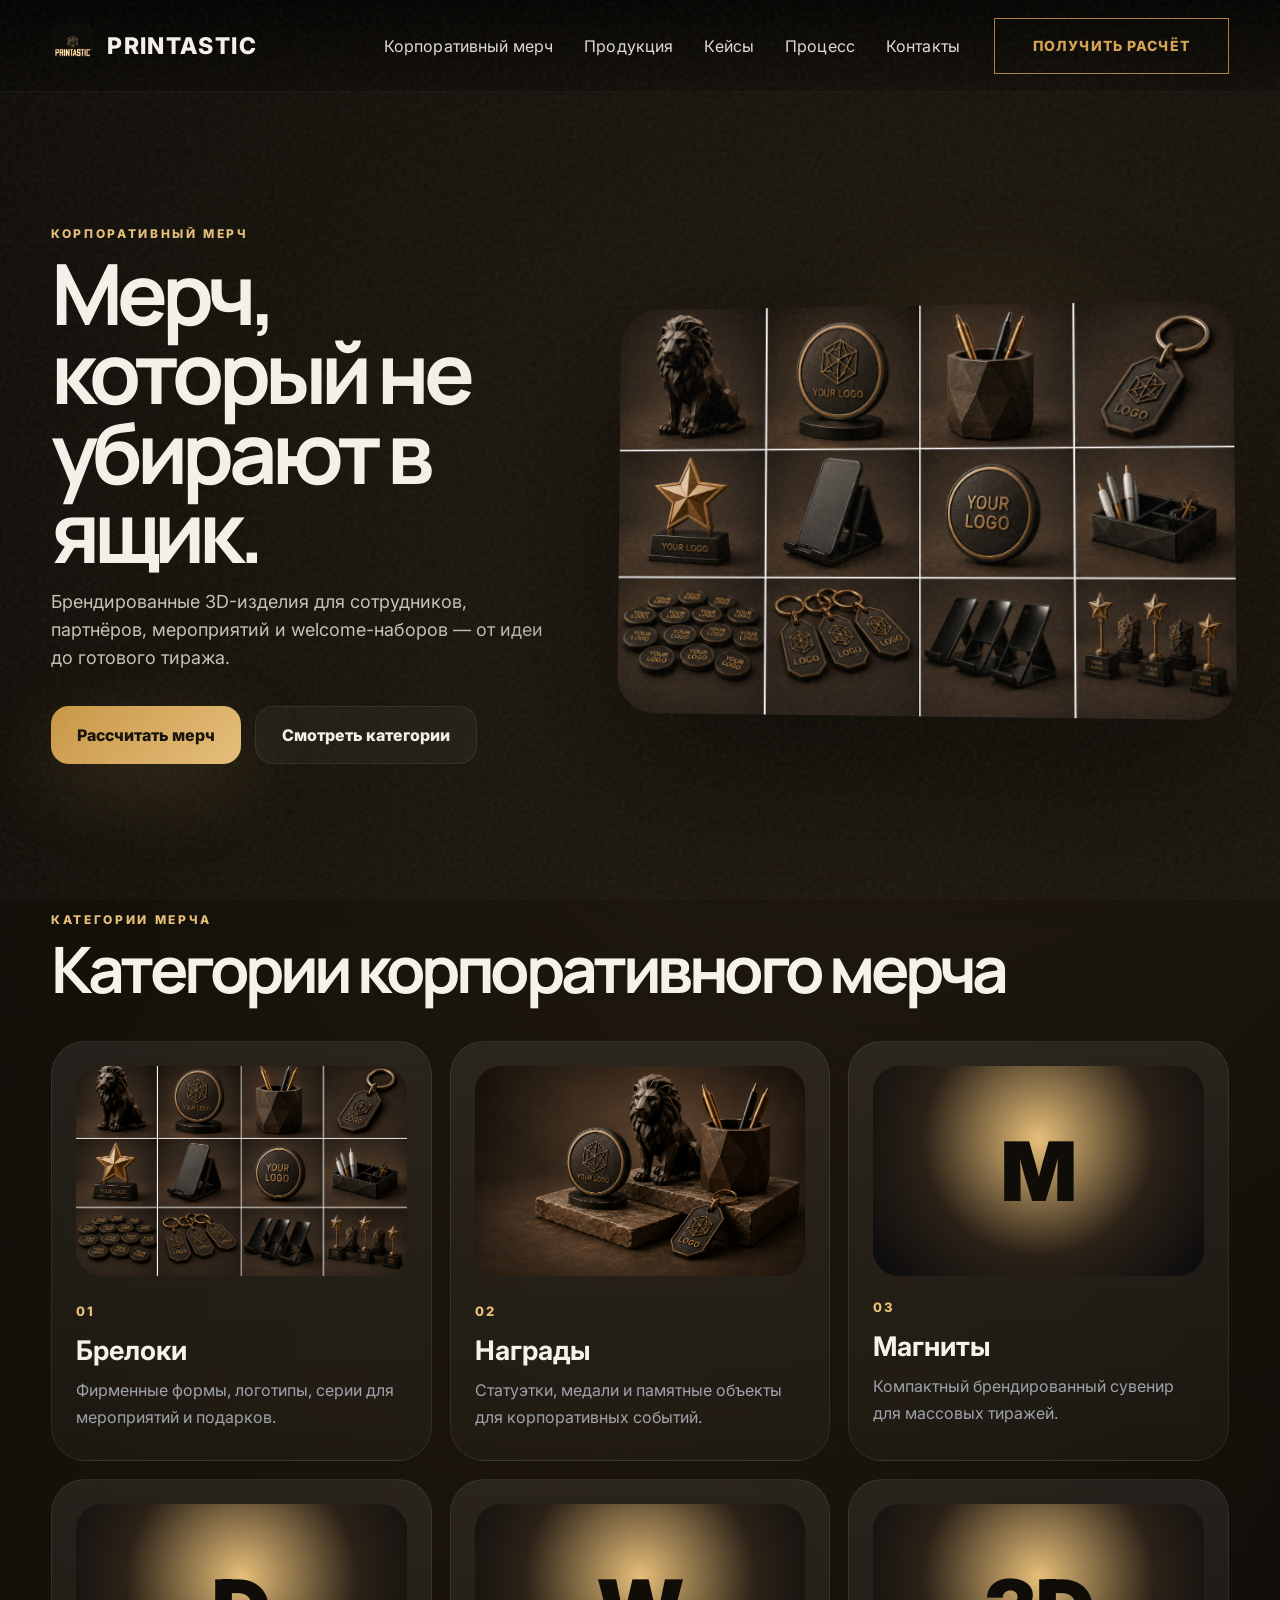
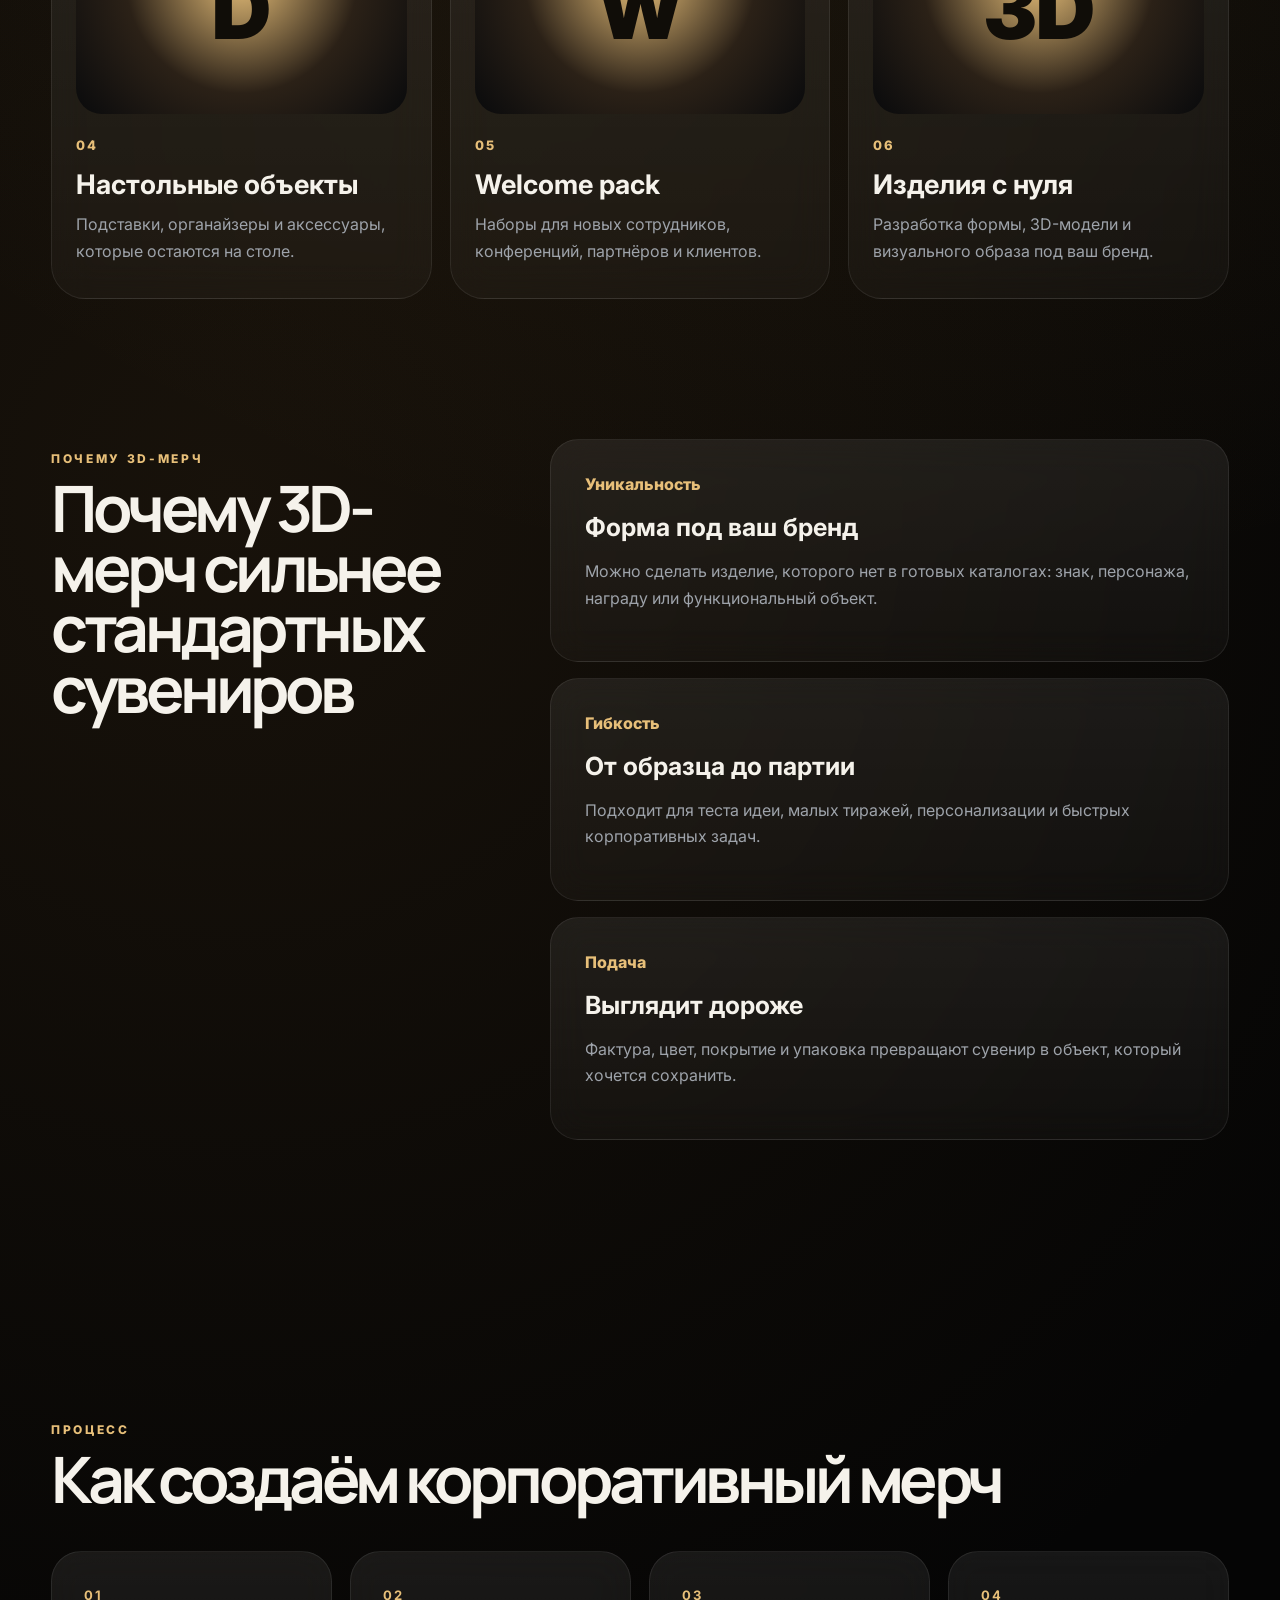
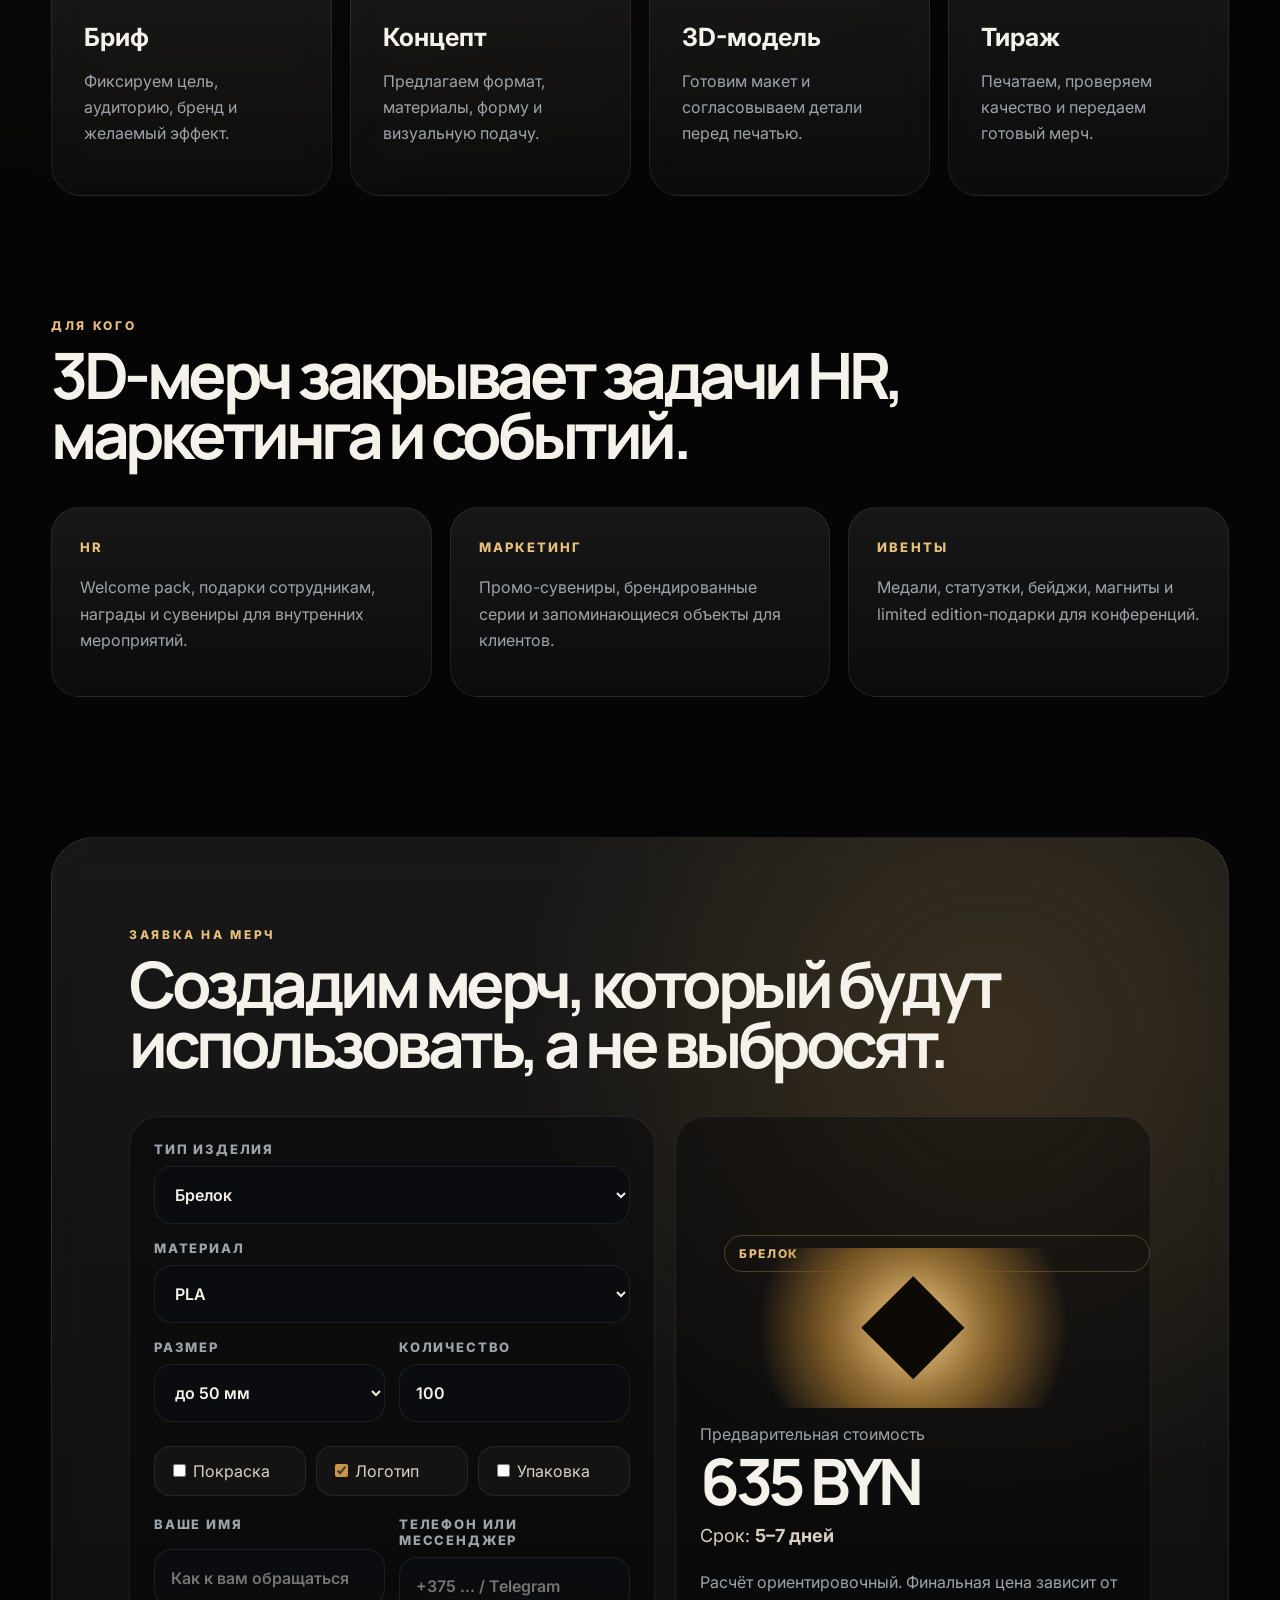
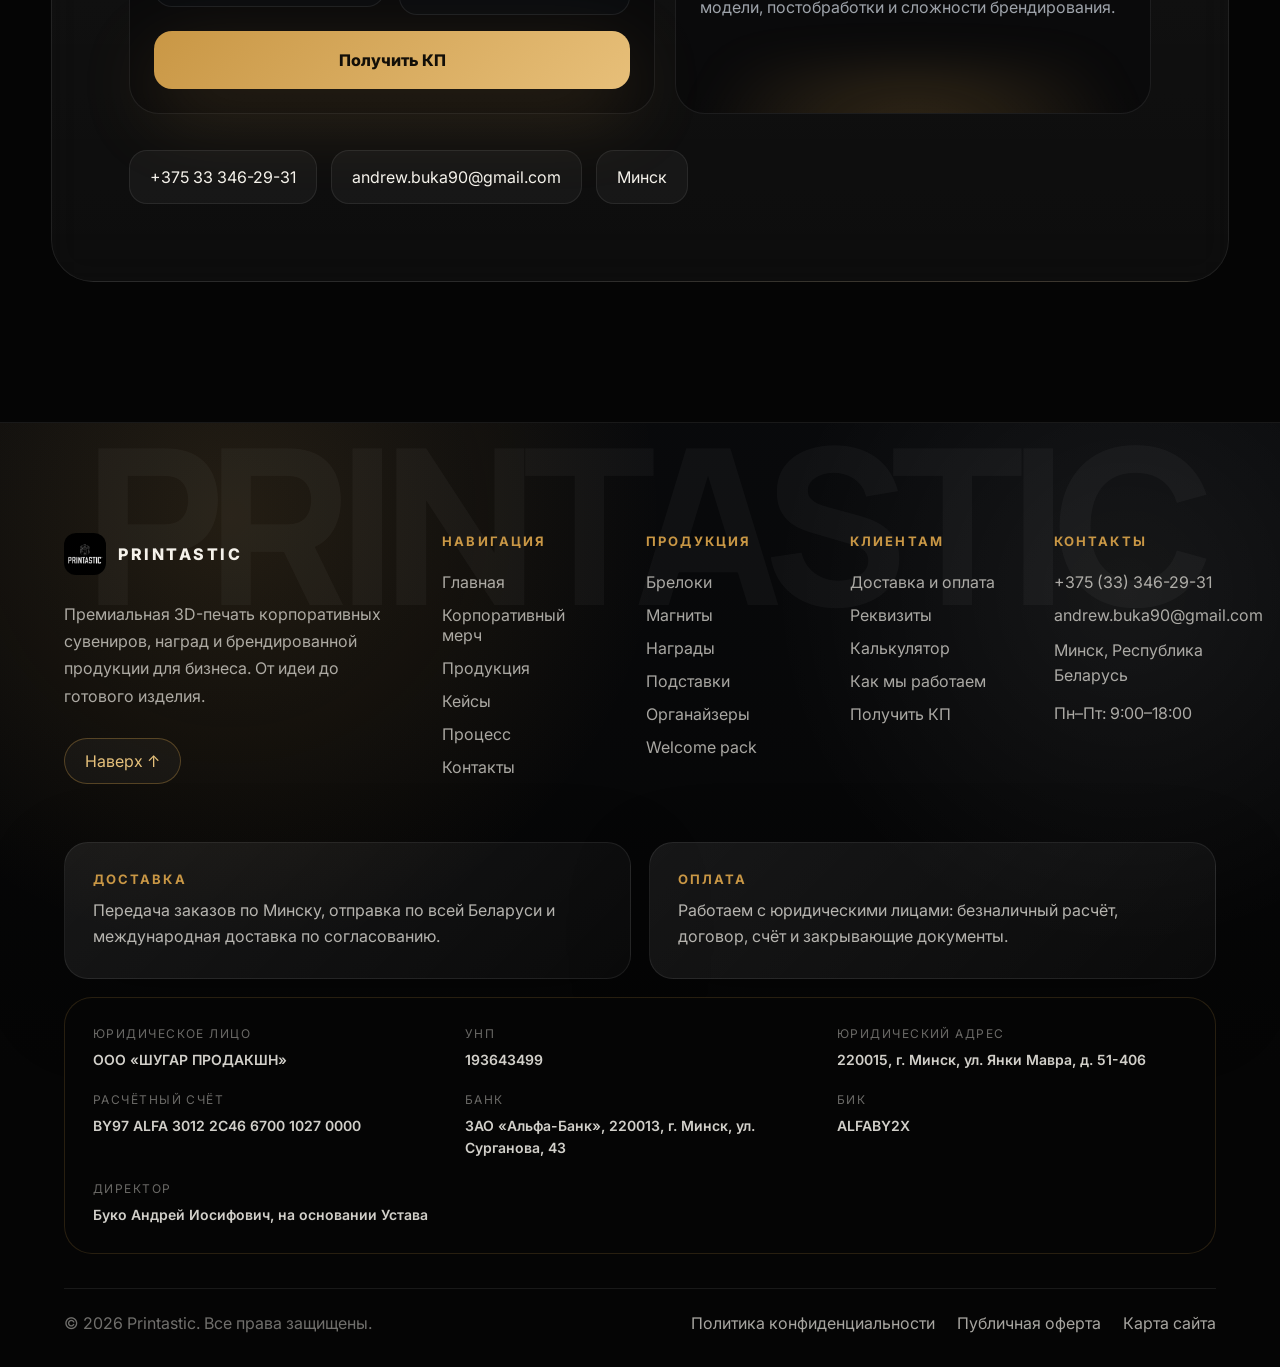
==== commit 4a90b891: "Improve landing page conversions and documents" ====
--- a/merch.html
+++ b/merch.html
@@ -14,7 +14,7 @@
   <div class="noise"></div>
   <header class="header" id="header">
     <a class="brand" href="index.html" aria-label="Printastic"><img src="assets/logo.jpg" alt="Printastic logo"><span>PRINTASTIC</span></a>
-    <nav class="nav">
+    <nav class="nav" id="mainNav">
       <a href="merch.html">Корпоративный мерч</a>
       <a href="index.html#products">Продукция</a>
       <a href="index.html#cases">Кейсы</a>
@@ -22,7 +22,7 @@
       <a href="#contacts">Контакты</a>
     </nav>
     <a class="nav-cta" href="#contacts">Получить расчёт</a>
-    <button class="burger" id="burger" aria-label="Меню"><span></span><span></span></button>
+    <button class="burger" id="burger" aria-label="Меню" aria-expanded="false" aria-controls="mainNav"><span></span><span></span></button>
   </header>
 
   <main id="top">
@@ -43,19 +43,19 @@
     </section>
 
     <section class="section" id="catalog">
-      <div class="section-head reveal"><p class="eyebrow">Merch categories</p><h2>Категории корпоративного мерча</h2></div>
+      <div class="section-head reveal"><p class="eyebrow">Категории мерча</p><h2>Категории корпоративного мерча</h2></div>
       <div class="merch-grid">
-        <article class="merch-card reveal"><img src="assets/catalog.png" alt="Брелоки"><span>01</span><h3>Брелоки</h3><p>Фирменные формы, логотипы, серии для мероприятий и подарков.</p></article>
-        <article class="merch-card reveal"><img src="assets/showcase.png" alt="Награды"><span>02</span><h3>Награды</h3><p>Статуэтки, медали и памятные объекты для корпоративных событий.</p></article>
+        <article class="merch-card reveal"><img src="assets/catalog.png" alt="Брелоки" loading="lazy"><span>01</span><h3>Брелоки</h3><p>Фирменные формы, логотипы, серии для мероприятий и подарков.</p></article>
+        <article class="merch-card reveal"><img src="assets/showcase.png" alt="Награды" loading="lazy"><span>02</span><h3>Награды</h3><p>Статуэтки, медали и памятные объекты для корпоративных событий.</p></article>
         <article class="merch-card reveal"><div class="mini-object">M</div><span>03</span><h3>Магниты</h3><p>Компактный брендированный сувенир для массовых тиражей.</p></article>
-        <article class="merch-card reveal"><div class="mini-object">D</div><span>04</span><h3>Desk-объекты</h3><p>Подставки, органайзеры и аксессуары, которые остаются на столе.</p></article>
-        <article class="merch-card reveal"><div class="mini-object">W</div><span>05</span><h3>Welcome pack</h3><p>Наборы для сотрудников, конференций, партнёров и клиентов.</p></article>
+        <article class="merch-card reveal"><div class="mini-object">D</div><span>04</span><h3>Настольные объекты</h3><p>Подставки, органайзеры и аксессуары, которые остаются на столе.</p></article>
+        <article class="merch-card reveal"><div class="mini-object">W</div><span>05</span><h3>Welcome pack</h3><p>Наборы для новых сотрудников, конференций, партнёров и клиентов.</p></article>
         <article class="merch-card reveal"><div class="mini-object">3D</div><span>06</span><h3>Изделия с нуля</h3><p>Разработка формы, 3D-модели и визуального образа под ваш бренд.</p></article>
       </div>
     </section>
 
     <section class="section split merch-why">
-      <div class="section-title reveal"><p class="eyebrow">Why 3D merch</p><h2>Почему 3D-мерч сильнее стандартных сувениров</h2></div>
+      <div class="section-title reveal"><p class="eyebrow">Почему 3D-мерч</p><h2>Почему 3D-мерч сильнее стандартных сувениров</h2></div>
       <div class="features">
         <article class="glass reveal"><span>Уникальность</span><h3>Форма под ваш бренд</h3><p>Можно сделать изделие, которого нет в готовых каталогах: знак, персонажа, награду или функциональный объект.</p></article>
         <article class="glass reveal"><span>Гибкость</span><h3>От образца до партии</h3><p>Подходит для теста идеи, малых тиражей, персонализации и быстрых корпоративных задач.</p></article>
@@ -73,11 +73,20 @@
       </div>
     </section>
 
+    <section class="merch-audience section reveal" aria-label="Для кого подходит 3D-мерч">
+      <div class="section-head"><p class="eyebrow">Для кого</p><h2>3D-мерч закрывает задачи HR, маркетинга и событий.</h2></div>
+      <div class="audience-grid">
+        <article><span>HR</span><p>Welcome pack, подарки сотрудникам, награды и сувениры для внутренних мероприятий.</p></article>
+        <article><span>Маркетинг</span><p>Промо-сувениры, брендированные серии и запоминающиеся объекты для клиентов.</p></article>
+        <article><span>Ивенты</span><p>Медали, статуэтки, бейджи, магниты и limited edition-подарки для конференций.</p></article>
+      </div>
+    </section>
+
     <section class="cta section" id="contacts">
       <div class="cta-card reveal">
-        <p class="eyebrow">Заявка merch</p>
+        <p class="eyebrow">Заявка на мерч</p>
         <h2>Создадим мерч, который будут использовать, а не выбросят.</h2>
-        <div class="calc-wrap" data-calculator>
+        <div class="calc-wrap" id="calculator" data-calculator>
           <div class="calc-form">
             <div class="calc-group">
               <label for="productType">Тип изделия</label>
@@ -120,6 +129,16 @@
               <label><input type="checkbox" data-field="logo" checked> Логотип</label>
               <label><input type="checkbox" data-field="pack"> Упаковка</label>
             </div>
+            <div class="calc-grid-two request-fields">
+              <div class="calc-group">
+                <label for="clientNameMerch">Ваше имя</label>
+                <input id="clientNameMerch" data-field="name" type="text" placeholder="Как к вам обращаться">
+              </div>
+              <div class="calc-group">
+                <label for="clientContactMerch">Телефон или мессенджер</label>
+                <input id="clientContactMerch" data-field="contact" type="text" placeholder="+375 ... / Telegram">
+              </div>
+            </div>
             <a class="btn primary calc-submit" href="mailto:andrew.buka90@gmail.com?subject=Расчет%20проекта%20Printastic">Получить КП</a>
           </div>
           <aside class="calc-result">
@@ -211,8 +230,8 @@
     <div class="footer-bottom">
       <span>© 2026 Printastic. Все права защищены.</span>
       <div>
-        <a href="#">Политика конфиденциальности</a>
-        <a href="#">Публичная оферта</a>
+        <a href="privacy.html">Политика конфиденциальности</a>
+        <a href="offer.html">Публичная оферта</a>
         <a href="#top">Карта сайта</a>
       </div>
     </div>
--- a/style.css
+++ b/style.css
@@ -350,3 +350,37 @@
 @media(max-width:1180px){
   .hero-premium-stats{overflow:visible}
 }
+
+/* Conversion and accessibility improvements */
+body.menu-open{overflow:hidden}
+.quick-cta{
+  margin-top:56px;
+  padding:34px;
+  border:1px solid rgba(201,151,69,.22);
+  border-radius:32px;
+  background:linear-gradient(135deg,rgba(201,151,69,.14),rgba(255,255,255,.035));
+  display:flex;
+  align-items:center;
+  justify-content:space-between;
+  gap:28px;
+}
+.quick-cta h2{font-size:clamp(30px,3.1vw,54px);max-width:980px}
+.quick-cta .eyebrow{margin:0 0 12px}
+.request-fields{margin-top:6px}
+.merch-audience{padding-top:110px}
+.audience-grid{display:grid;grid-template-columns:repeat(3,1fr);gap:18px}
+.audience-grid article{
+  min-height:190px;
+  padding:28px;
+  border:1px solid var(--line);
+  border-radius:28px;
+  background:linear-gradient(180deg,rgba(255,255,255,.075),rgba(255,255,255,.03));
+}
+.audience-grid span{color:var(--gold2);font-weight:800;text-transform:uppercase;letter-spacing:.16em;font-size:13px}
+.audience-grid p{color:var(--muted);line-height:1.65;margin:18px 0 0}
+.policy-page{padding:150px 0 100px;max-width:980px}
+.policy-page h1{font-family:Manrope,Inter,sans-serif;font-size:clamp(44px,5vw,76px);line-height:.96;letter-spacing:-.06em;margin:0 0 26px}
+.policy-page h2{font-size:28px;margin:34px 0 12px;letter-spacing:-.03em}
+.policy-page p,.policy-page li{color:var(--muted);line-height:1.75}
+.policy-page a{color:var(--gold2)}
+@media(max-width:900px){.quick-cta{align-items:flex-start;flex-direction:column}.quick-cta .btn{width:100%}.audience-grid{grid-template-columns:1fr}}
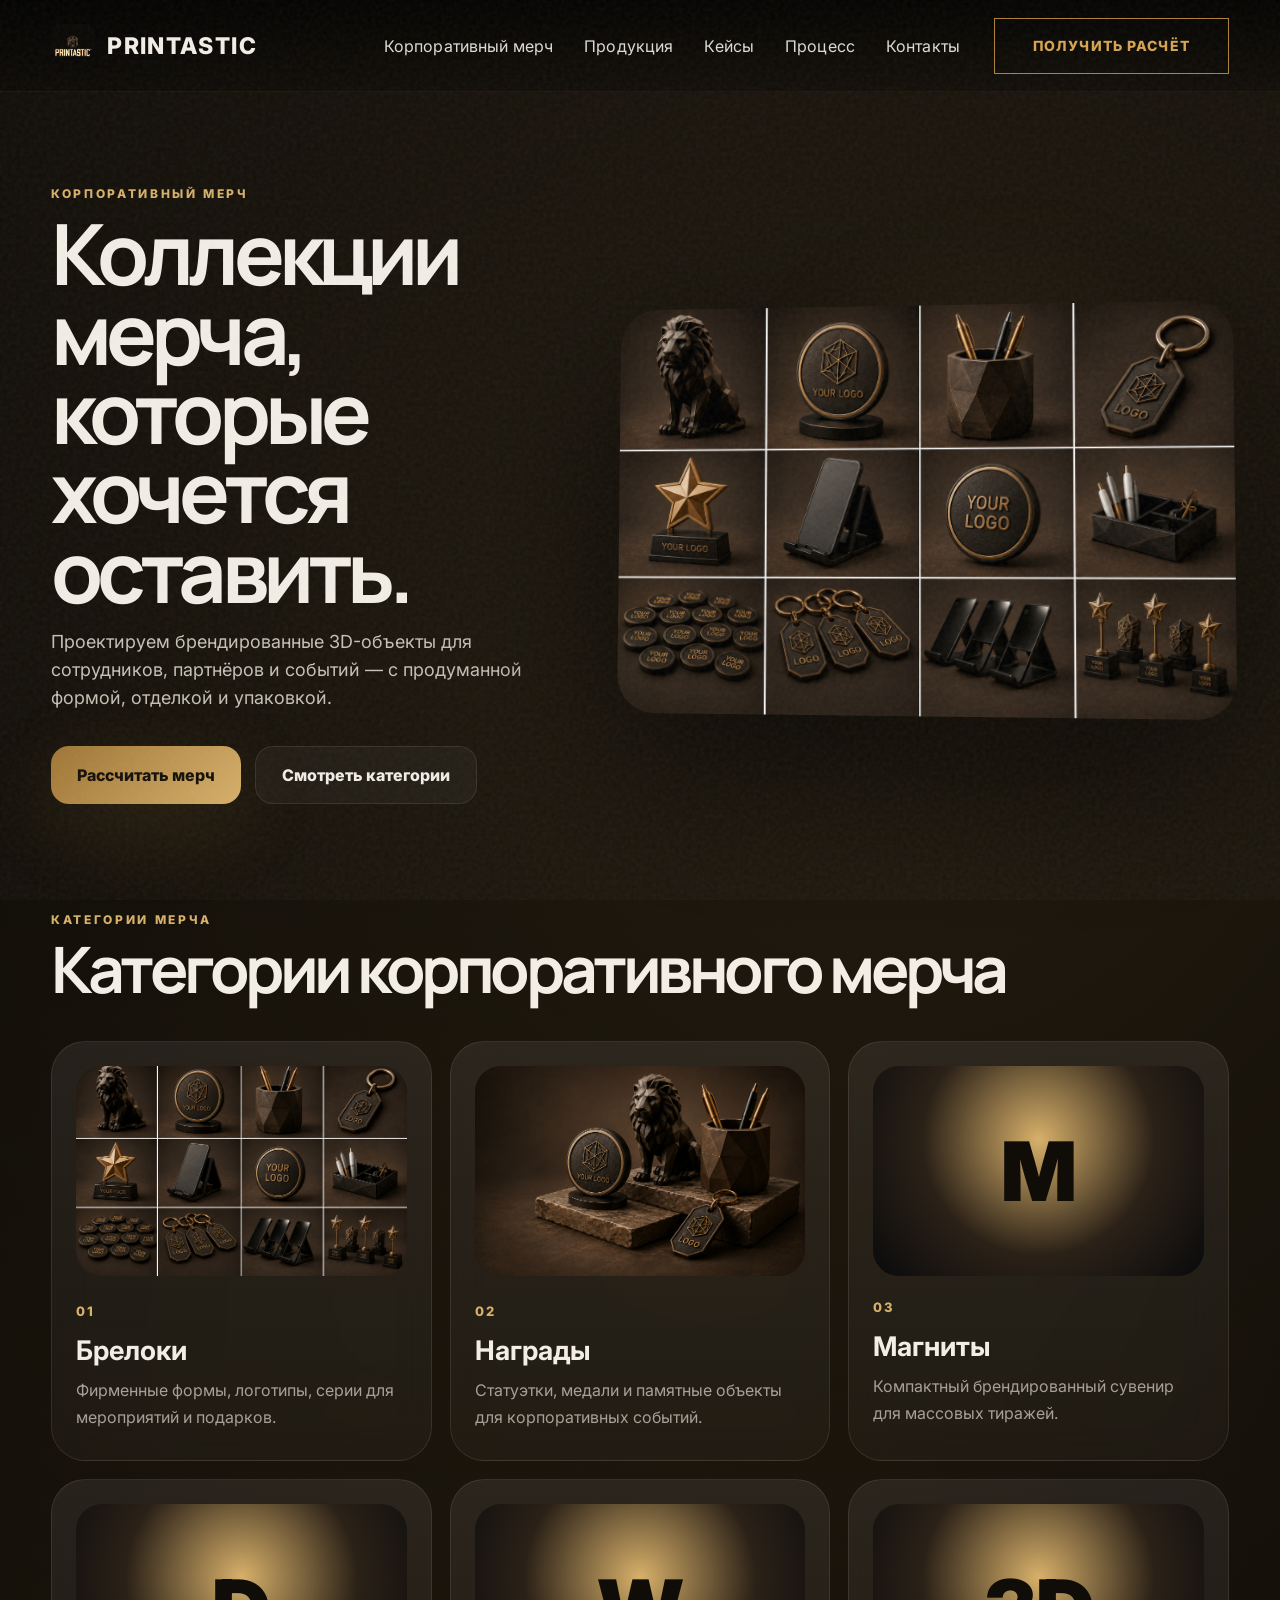
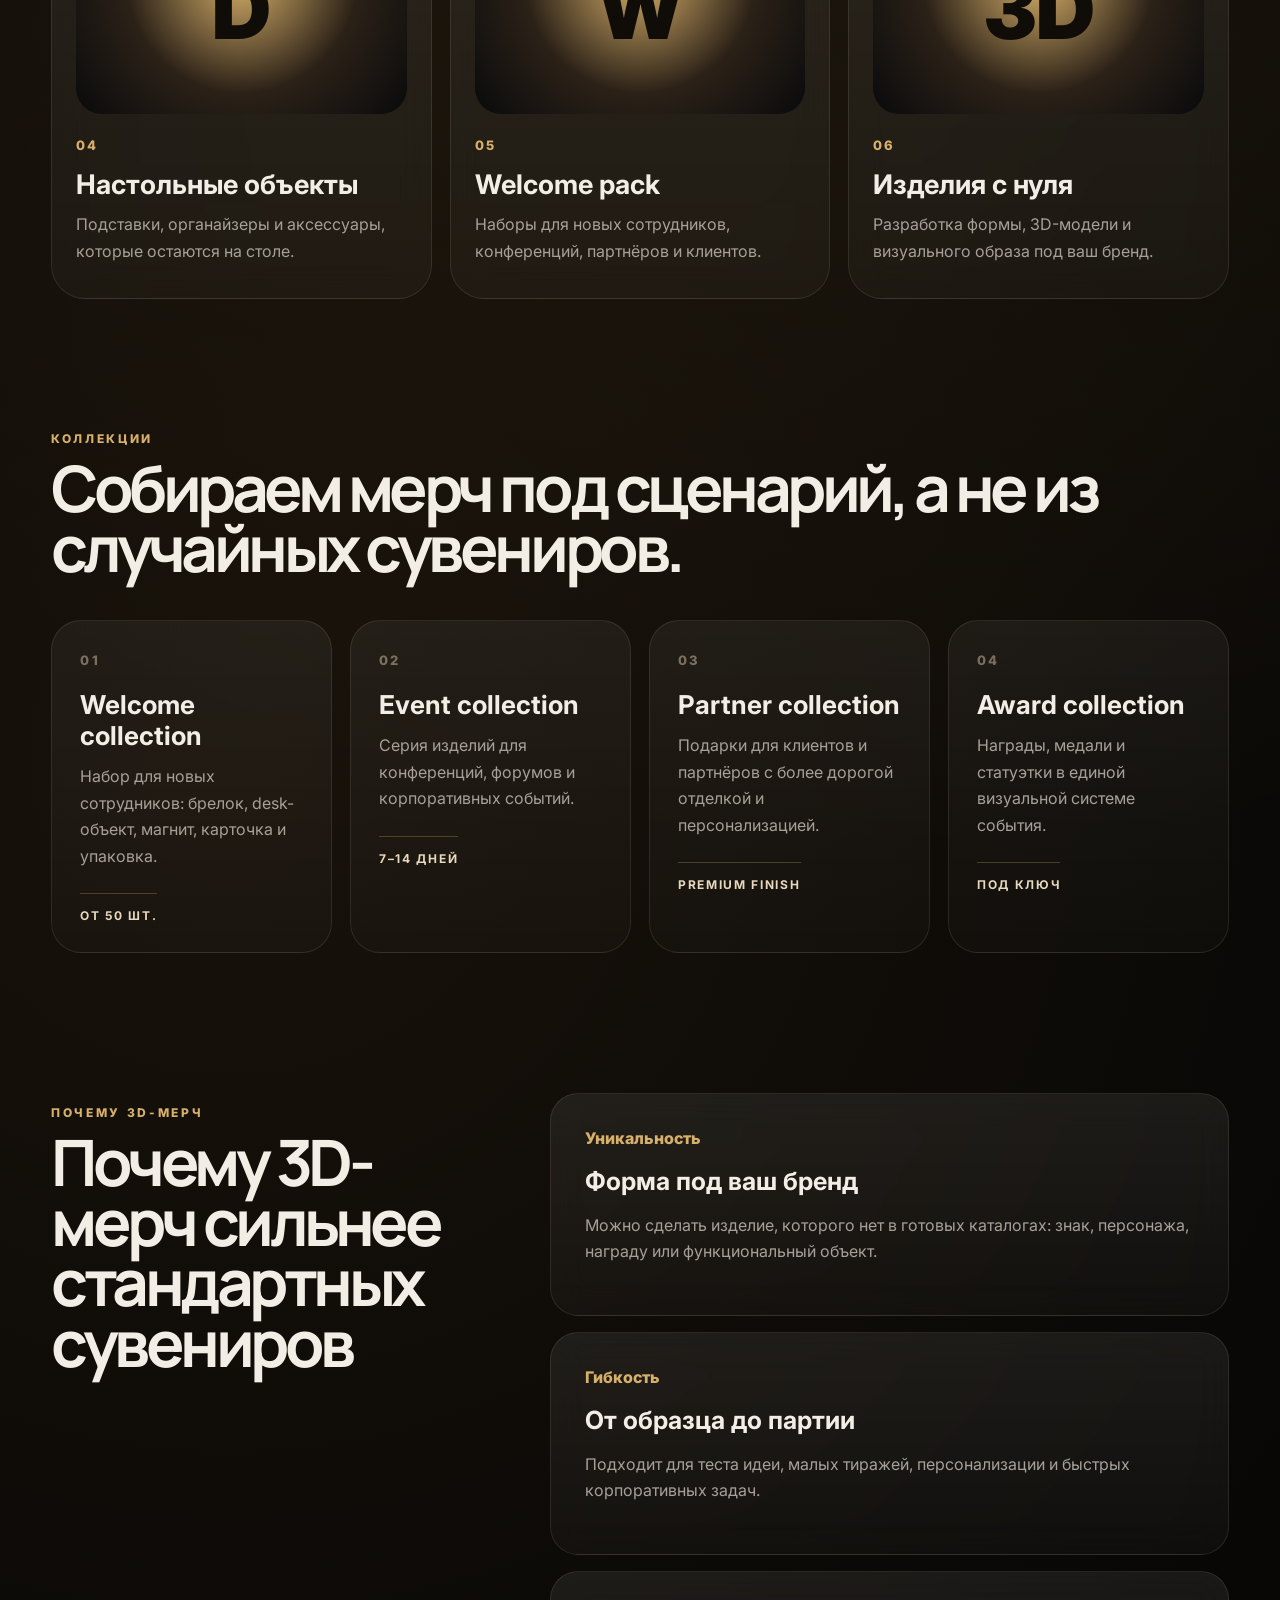
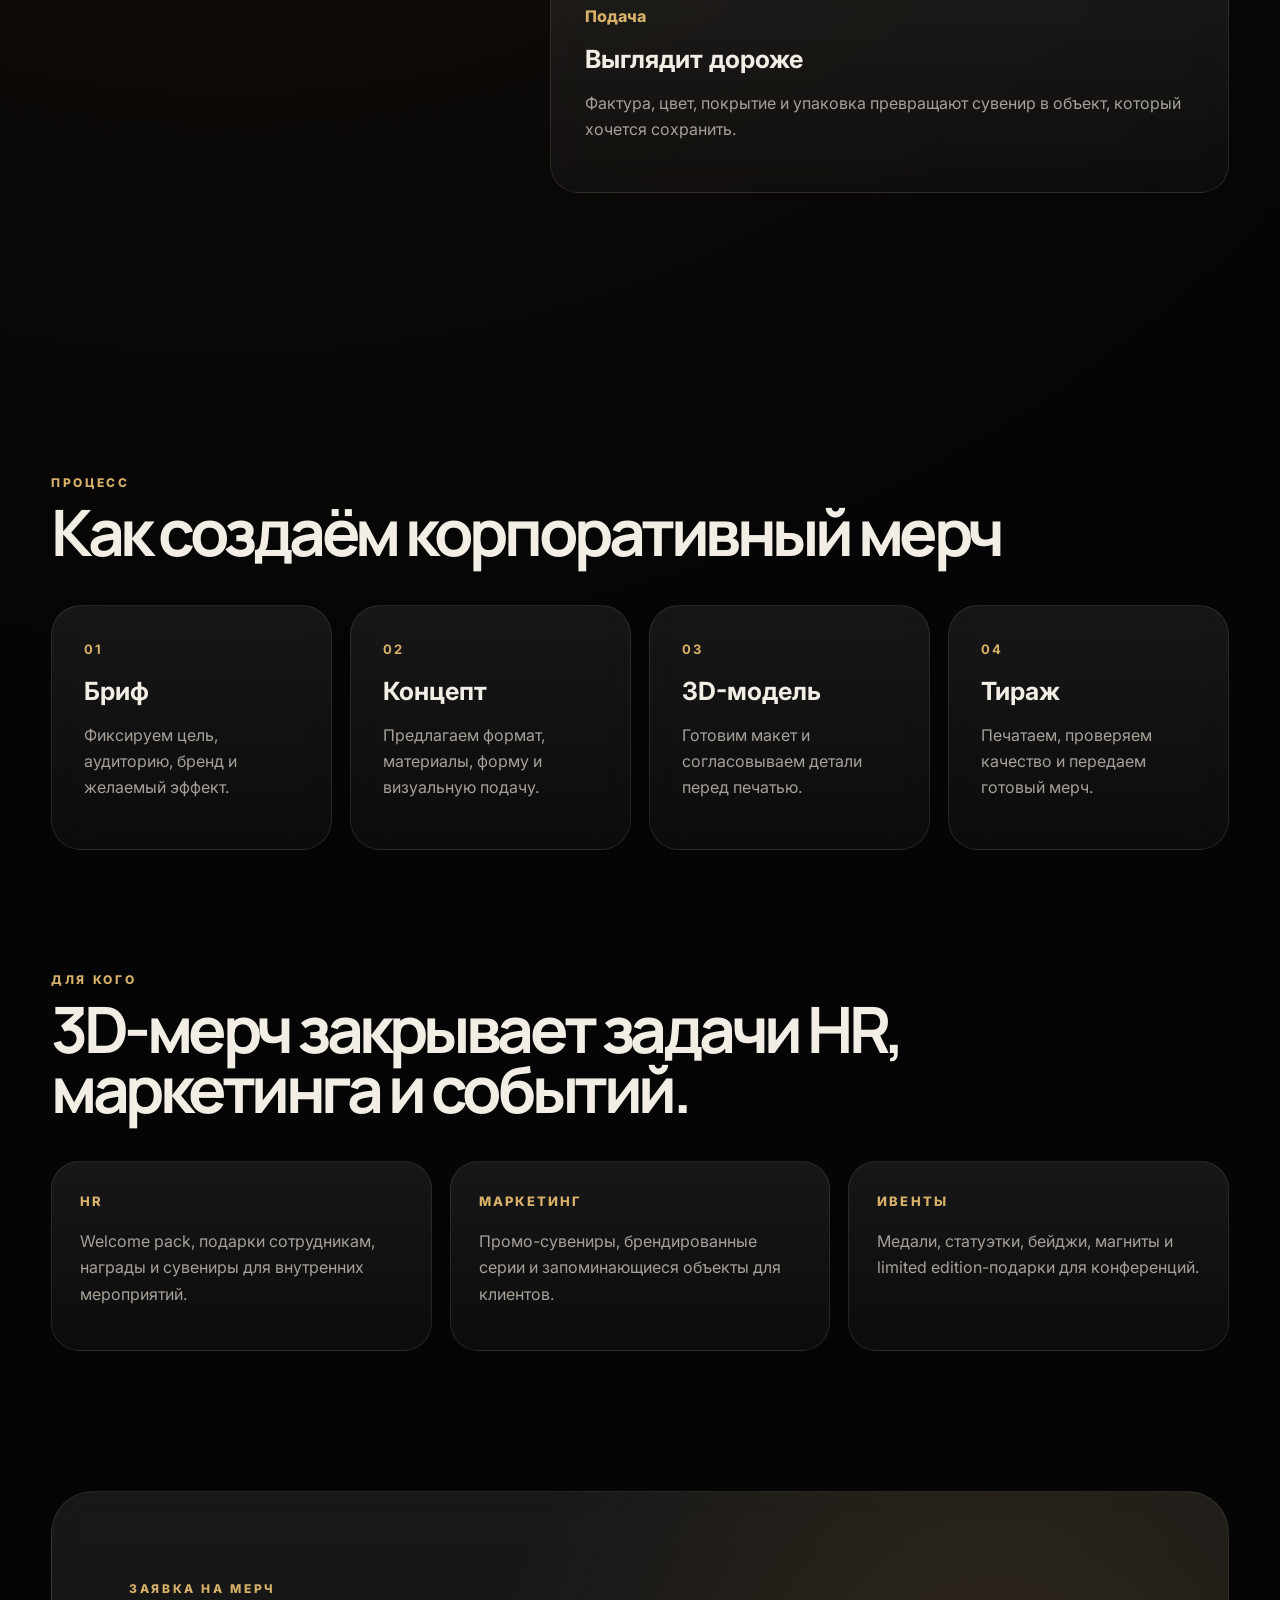
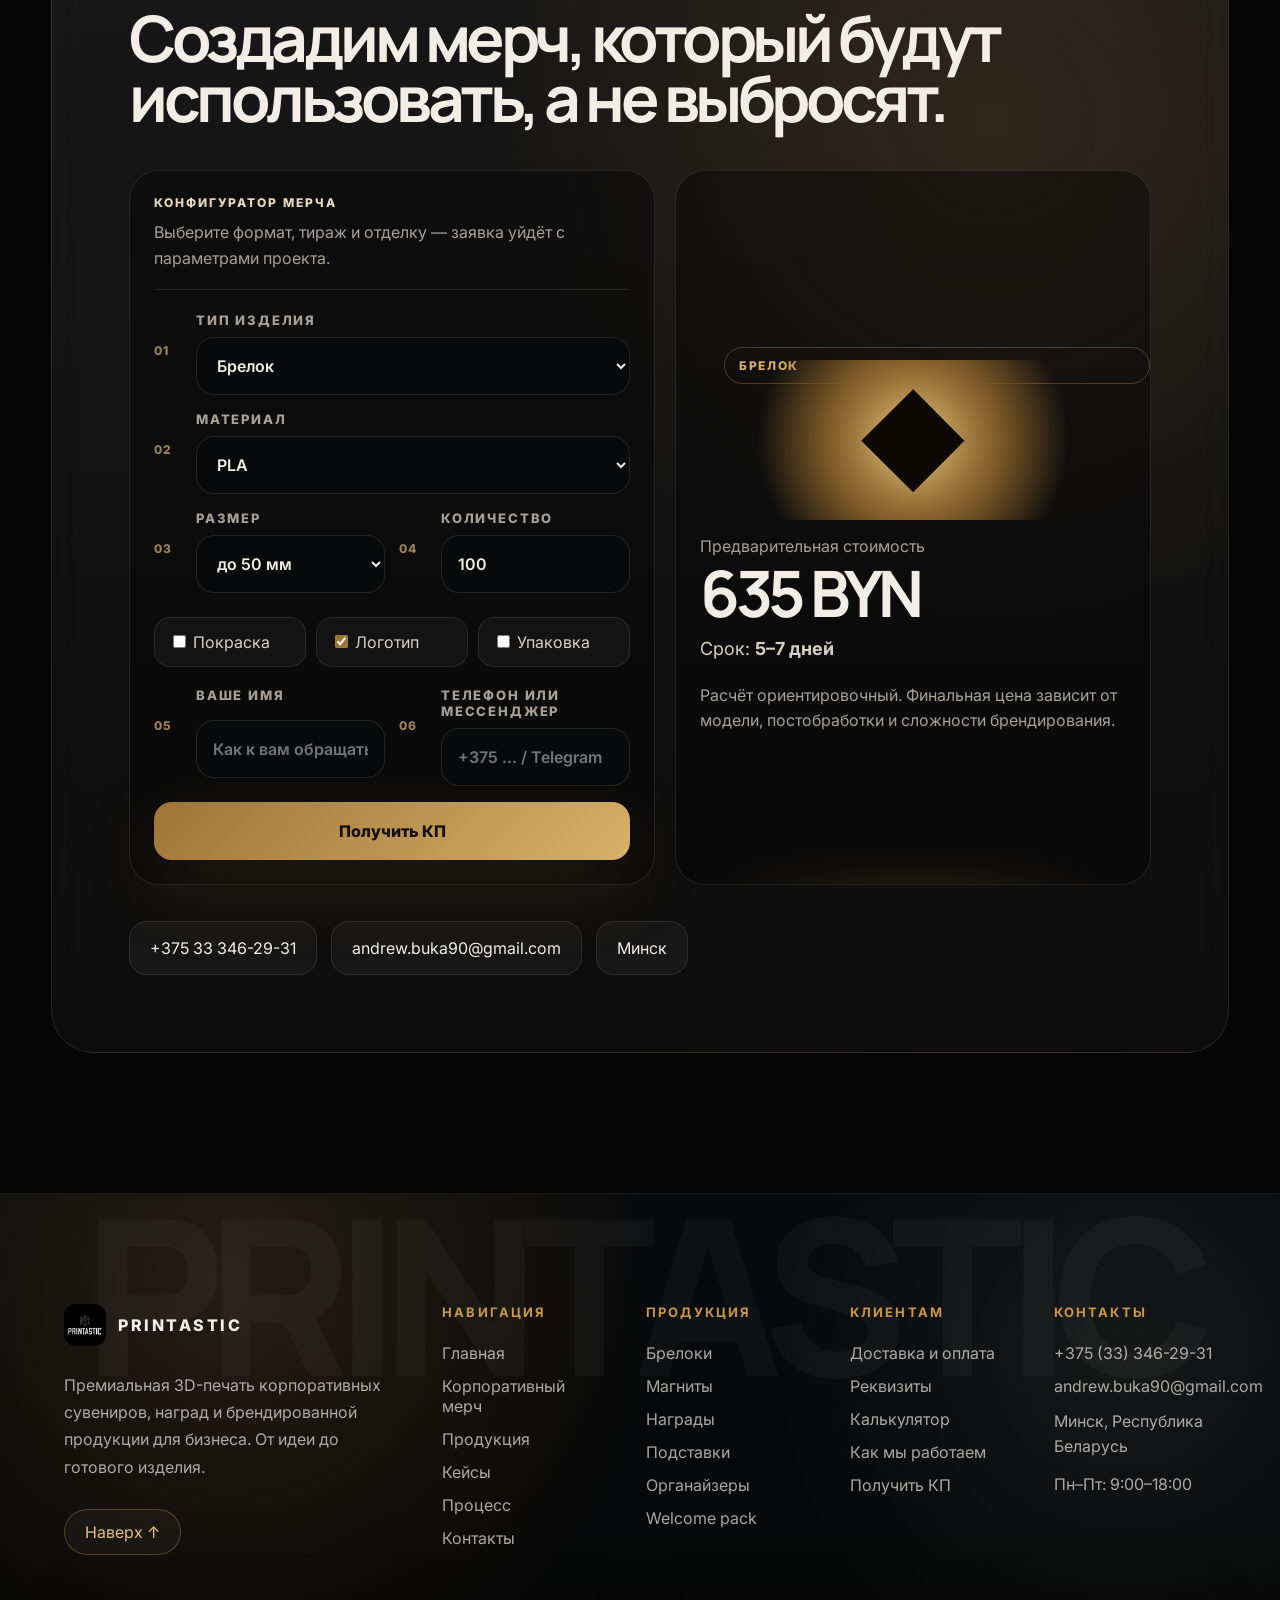
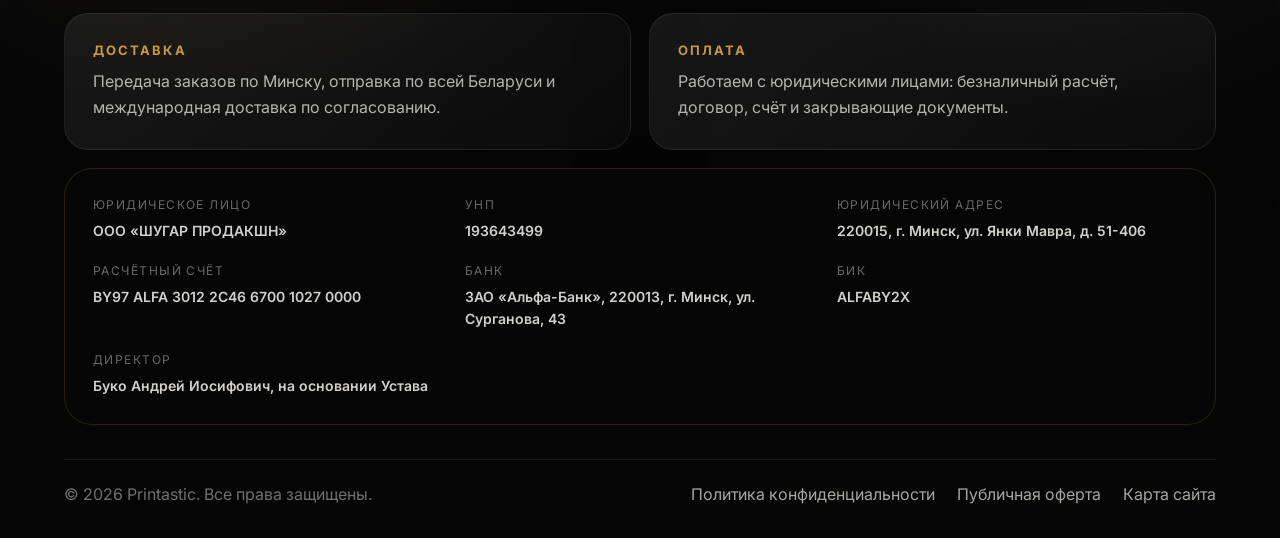
==== commit f2c02fed: "Refine premium design direction" ====
--- a/merch.html
+++ b/merch.html
@@ -29,8 +29,8 @@
     <section class="merch-hero section">
       <div class="hero-copy reveal">
         <p class="eyebrow">Корпоративный мерч</p>
-        <h1>Мерч, который не убирают в ящик.</h1>
-        <p class="lead">Брендированные 3D-изделия для сотрудников, партнёров, мероприятий и welcome-наборов — от идеи до готового тиража.</p>
+        <h1>Коллекции мерча, которые хочется оставить.</h1>
+        <p class="lead">Проектируем брендированные 3D-объекты для сотрудников, партнёров и событий — с продуманной формой, отделкой и упаковкой.</p>
         <div class="actions">
           <a class="btn primary" href="#contacts">Рассчитать мерч</a>
           <a class="btn secondary" href="#catalog">Смотреть категории</a>
@@ -54,6 +54,16 @@
       </div>
     </section>
 
+    <section class="merch-collections section reveal" aria-label="Коллекции корпоративного мерча">
+      <div class="section-head"><p class="eyebrow">Коллекции</p><h2>Собираем мерч под сценарий, а не из случайных сувениров.</h2></div>
+      <div class="collection-grid">
+        <article><span>01</span><h3>Welcome collection</h3><p>Набор для новых сотрудников: брелок, desk-объект, магнит, карточка и упаковка.</p><b>от 50 шт.</b></article>
+        <article><span>02</span><h3>Event collection</h3><p>Серия изделий для конференций, форумов и корпоративных событий.</p><b>7–14 дней</b></article>
+        <article><span>03</span><h3>Partner collection</h3><p>Подарки для клиентов и партнёров с более дорогой отделкой и персонализацией.</p><b>premium finish</b></article>
+        <article><span>04</span><h3>Award collection</h3><p>Награды, медали и статуэтки в единой визуальной системе события.</p><b>под ключ</b></article>
+      </div>
+    </section>
+
     <section class="section split merch-why">
       <div class="section-title reveal"><p class="eyebrow">Почему 3D-мерч</p><h2>Почему 3D-мерч сильнее стандартных сувениров</h2></div>
       <div class="features">
@@ -86,8 +96,9 @@
       <div class="cta-card reveal">
         <p class="eyebrow">Заявка на мерч</p>
         <h2>Создадим мерч, который будут использовать, а не выбросят.</h2>
-        <div class="calc-wrap" id="calculator" data-calculator>
+        <div class="calc-wrap configurator" id="calculator" data-calculator>
           <div class="calc-form">
+            <div class="configurator-head"><span>Конфигуратор мерча</span><p>Выберите формат, тираж и отделку — заявка уйдёт с параметрами проекта.</p></div>
             <div class="calc-group">
               <label for="productType">Тип изделия</label>
               <select id="productType" data-field="type">
--- a/style.css
+++ b/style.css
@@ -384,3 +384,39 @@
 .policy-page p,.policy-page li{color:var(--muted);line-height:1.75}
 .policy-page a{color:var(--gold2)}
 @media(max-width:900px){.quick-cta{align-items:flex-start;flex-direction:column}.quick-cta .btn{width:100%}.audience-grid{grid-template-columns:1fr}}
+
+/* Premium design direction: quieter palette, editorial cards, materiality */
+:root{
+  --gold:#9f7534;
+  --gold2:#d7b06a;
+  --champagne:#e8d8bd;
+  --text:#f2eee6;
+  --muted:#a7a099;
+  --line:rgba(232,216,189,.11);
+  --glow:rgba(159,117,52,.18);
+}
+.hero-premium h1 span:not(:first-child){background:linear-gradient(92deg,#f4efe6 0%,#d7b06a 48%,#9f7534 100%);-webkit-background-clip:text;background-clip:text;color:transparent}
+.hero-premium-stats b{grid-row:1/3;color:rgba(232,216,189,.42);font-family:Manrope,Inter,sans-serif;font-size:12px;letter-spacing:.18em;font-weight:800;align-self:start;margin-top:2px}
+.hero-premium-stats i{display:none}
+.hero-premium-stats strong{text-transform:none;color:var(--champagne)}
+.hero-premium-stats span{color:rgba(242,238,230,.68)}
+.product-grid{grid-template-columns:1.35fr .85fr .85fr;align-items:stretch}
+.product-feature{min-height:520px}
+.product-feature img{height:330px}
+.product-meta{display:flex;gap:8px;flex-wrap:wrap;margin-top:18px}
+.product-meta span{border:1px solid rgba(215,176,106,.24);border-radius:999px;padding:8px 11px;color:var(--champagne);font-size:11px;text-transform:uppercase;letter-spacing:.12em;background:rgba(255,255,255,.035)}
+.quick-cta{background:linear-gradient(135deg,rgba(232,216,189,.055),rgba(159,117,52,.09));border-color:rgba(232,216,189,.14)}
+.quick-cta .primary{background:transparent;border:1px solid rgba(215,176,106,.58);color:var(--champagne);box-shadow:none}
+.quick-cta .secondary{border-color:rgba(232,216,189,.18);background:rgba(255,255,255,.025);color:var(--champagne)}
+.materials,.packaging,.merch-collections{padding-top:120px}
+.material-grid,.collection-grid{display:grid;grid-template-columns:repeat(4,1fr);gap:18px}
+.material-grid article,.collection-grid article{border:1px solid var(--line);border-radius:30px;padding:28px;background:linear-gradient(180deg,rgba(255,255,255,.055),rgba(255,255,255,.02));min-height:260px}
+.material-grid h3,.collection-grid h3{font-size:26px;margin:20px 0 12px}.material-grid p,.collection-grid p{color:var(--muted);line-height:1.65;margin:0}.swatch{display:block;width:100%;height:92px;border-radius:22px;border:1px solid rgba(255,255,255,.12);box-shadow:inset 0 1px 0 rgba(255,255,255,.14),0 24px 60px rgba(0,0,0,.28)}
+.swatch-graphite{background:linear-gradient(135deg,#050505,#2a2926)}.swatch-champagne{background:linear-gradient(135deg,#6e5429,#e8d8bd)}.swatch-wood{background:linear-gradient(135deg,#2b1b11,#8a5a2d 48%,#d5a76a)}.swatch-carbon{background:repeating-linear-gradient(135deg,#090909 0 8px,#1c1c1c 8px 16px)}
+.finish-line{display:flex;gap:10px;flex-wrap:wrap;margin-top:18px}.finish-line span{padding:12px 16px;border:1px solid rgba(232,216,189,.14);border-radius:999px;color:var(--champagne);background:rgba(255,255,255,.025);font-size:13px;letter-spacing:.08em;text-transform:uppercase}
+.package-card{display:grid;grid-template-columns:1.1fr .9fr;gap:30px;align-items:center;border:1px solid rgba(215,176,106,.2);border-radius:40px;padding:clamp(32px,5vw,76px);background:radial-gradient(circle at 80% 20%,rgba(215,176,106,.14),transparent 32%),linear-gradient(135deg,rgba(255,255,255,.06),rgba(255,255,255,.02))}
+.package-card h2{font-size:clamp(38px,4.2vw,72px)}.package-card p:not(.eyebrow){color:var(--muted);font-size:18px;line-height:1.7;max-width:660px}.package-visual{min-height:330px;border-radius:34px;background:linear-gradient(145deg,#111,#050505);display:grid;place-items:center;position:relative;overflow:hidden;border:1px solid rgba(232,216,189,.12)}.package-visual span{position:absolute;width:58%;height:46%;border:1px solid rgba(215,176,106,.42);border-radius:24px;background:linear-gradient(145deg,rgba(232,216,189,.09),rgba(255,255,255,.015));box-shadow:0 40px 90px rgba(0,0,0,.55)}.package-visual b{position:relative;color:rgba(232,216,189,.72);letter-spacing:.22em;font-size:14px}
+.configurator .calc-form{counter-reset:config-step}.configurator-head{margin-bottom:22px;padding-bottom:18px;border-bottom:1px solid var(--line)}.configurator-head span{display:block;color:var(--champagne);font-weight:800;letter-spacing:.16em;text-transform:uppercase;font-size:12px}.configurator-head p{color:var(--muted);line-height:1.6;margin:10px 0 0}.configurator .calc-group{position:relative;padding-left:42px}.configurator .calc-group:before{counter-increment:config-step;content:counter(config-step, decimal-leading-zero);position:absolute;left:0;top:31px;color:rgba(215,176,106,.72);font-size:12px;font-weight:800;letter-spacing:.1em}.configurator .calc-group input,.configurator .calc-group select{background:#08090a;border-color:rgba(232,216,189,.12)}
+.collection-grid article{min-height:300px}.collection-grid span{color:rgba(232,216,189,.45);font-size:13px;letter-spacing:.18em;font-weight:800}.collection-grid b{display:inline-block;margin-top:24px;color:var(--champagne);font-size:12px;letter-spacing:.14em;text-transform:uppercase;border-top:1px solid rgba(215,176,106,.28);padding-top:14px}
+@media(max-width:1100px){.product-grid,.material-grid,.collection-grid{grid-template-columns:1fr 1fr}.package-card{grid-template-columns:1fr}}
+@media(max-width:620px){.product-grid,.material-grid,.collection-grid{grid-template-columns:1fr}.product-feature{min-height:auto}.product-feature img{height:270px}.materials,.packaging,.merch-collections{padding-top:84px}.package-visual{min-height:240px}.configurator .calc-group{padding-left:0}.configurator .calc-group:before{display:none}}
